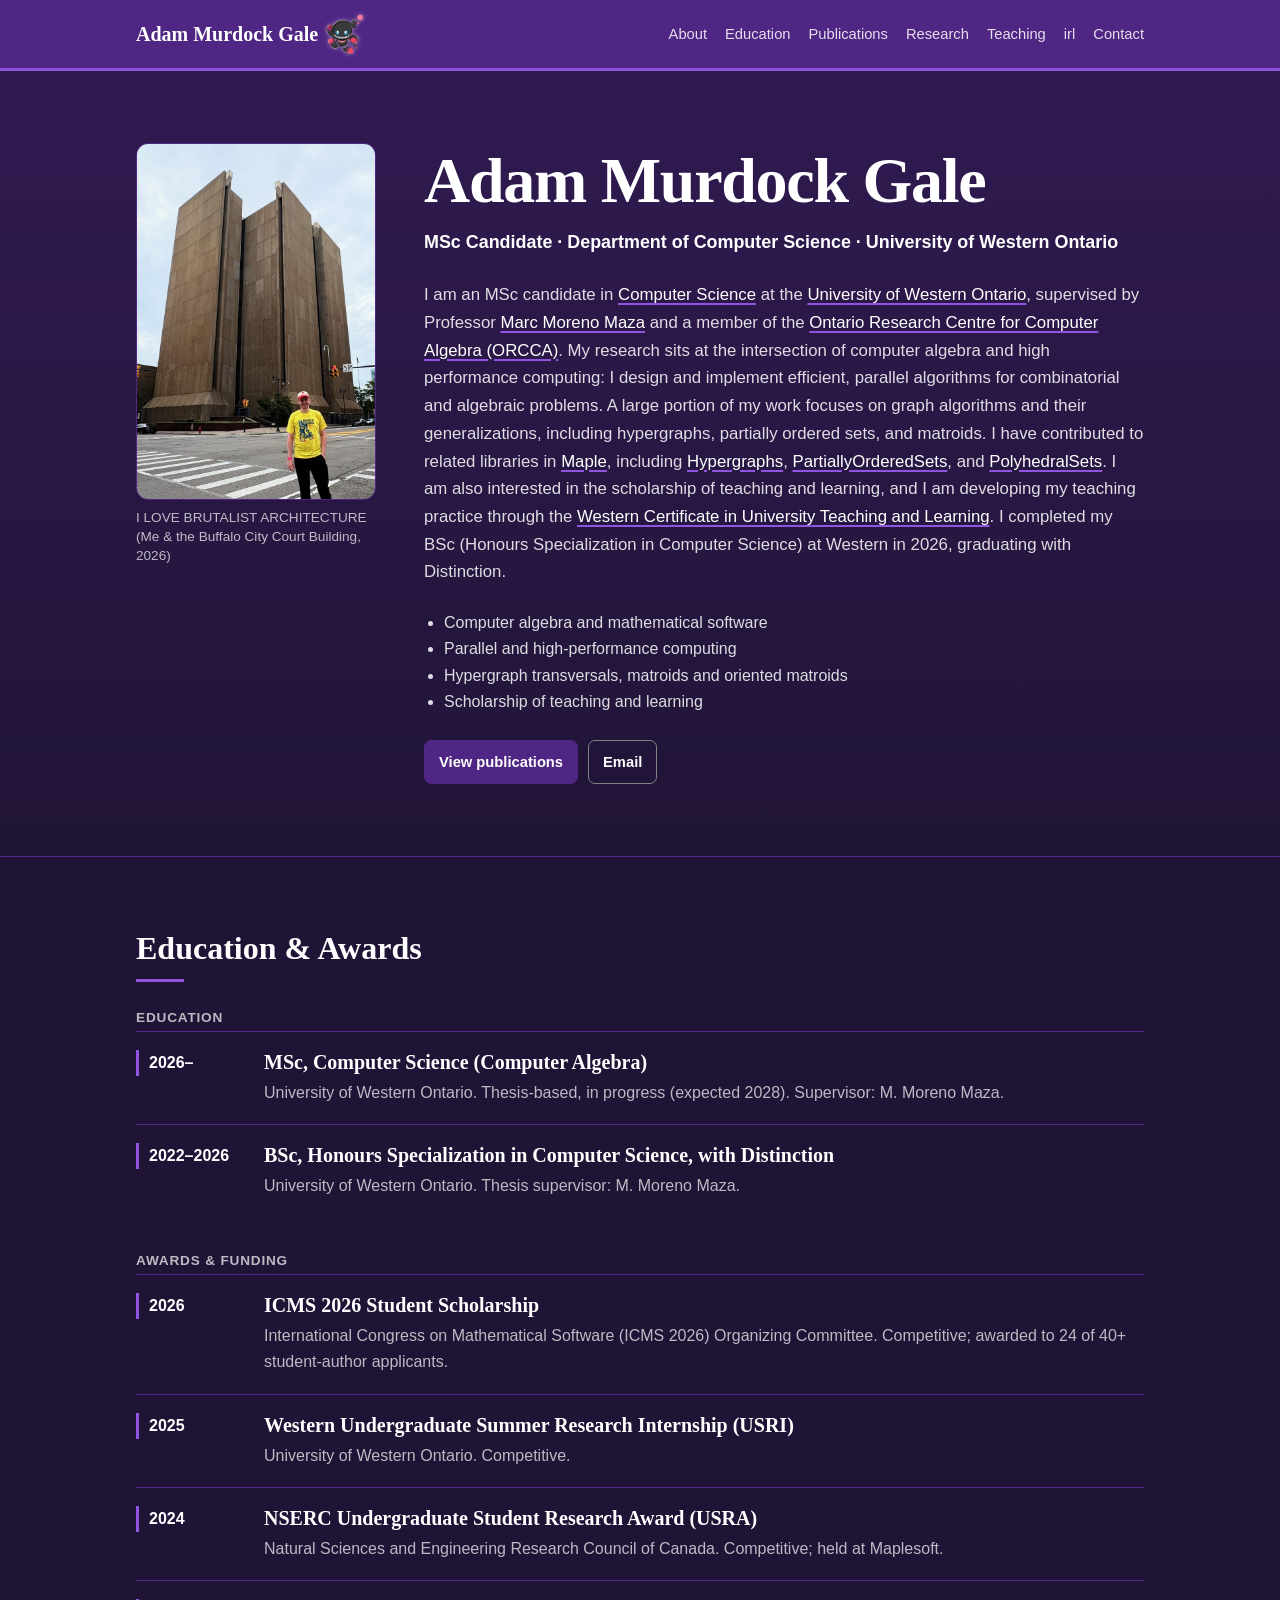
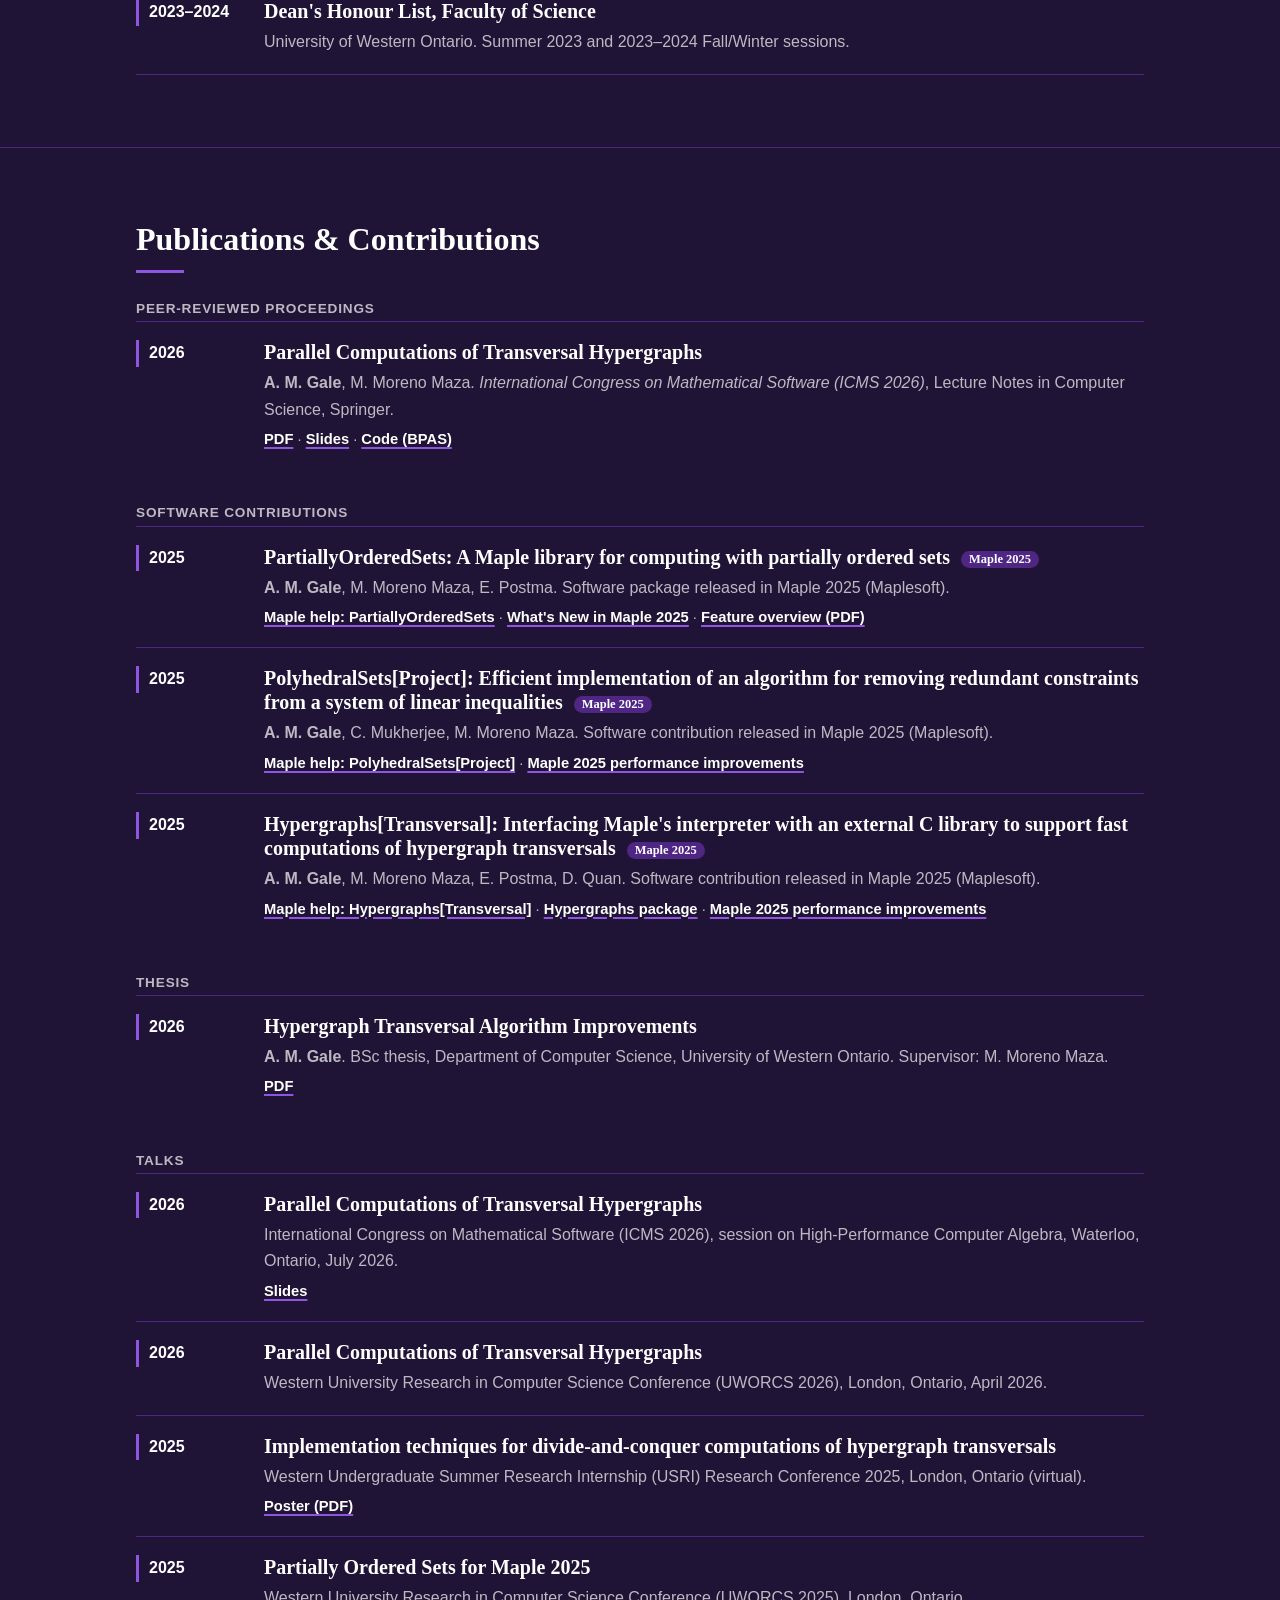
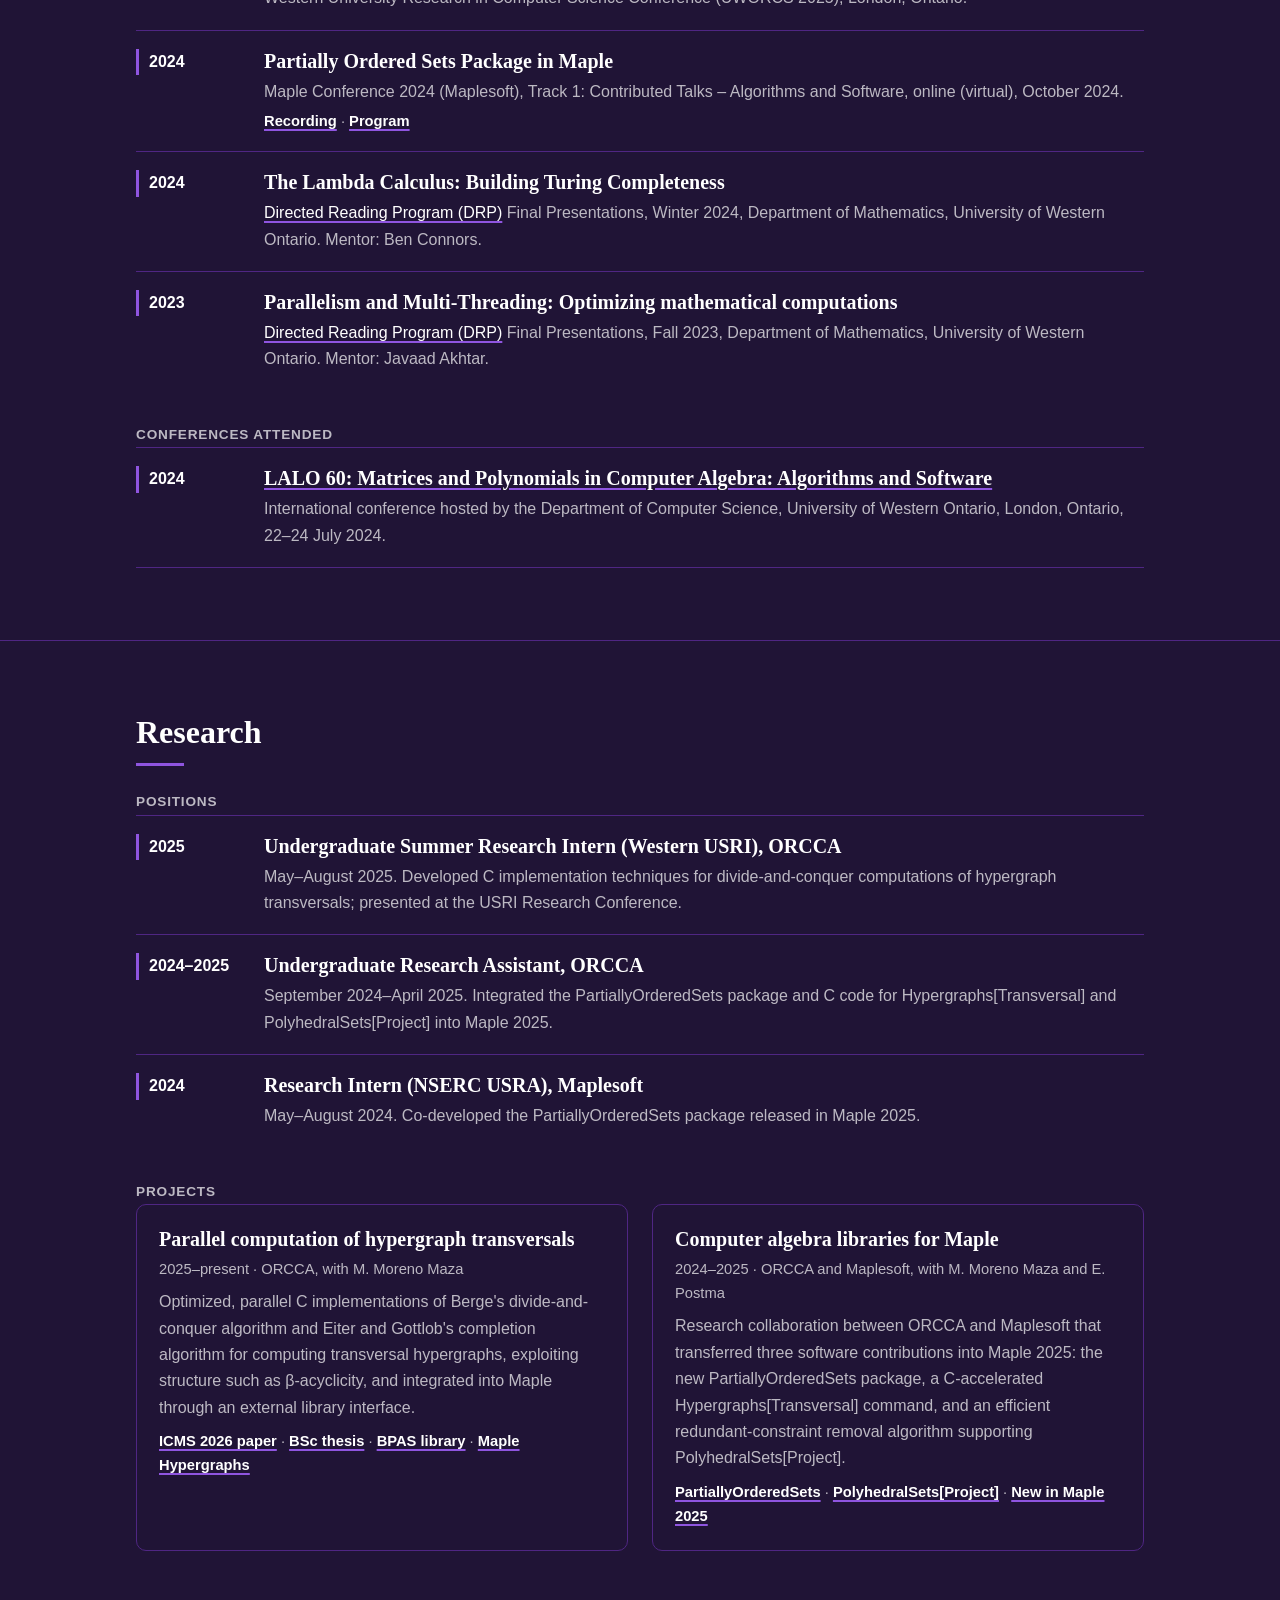
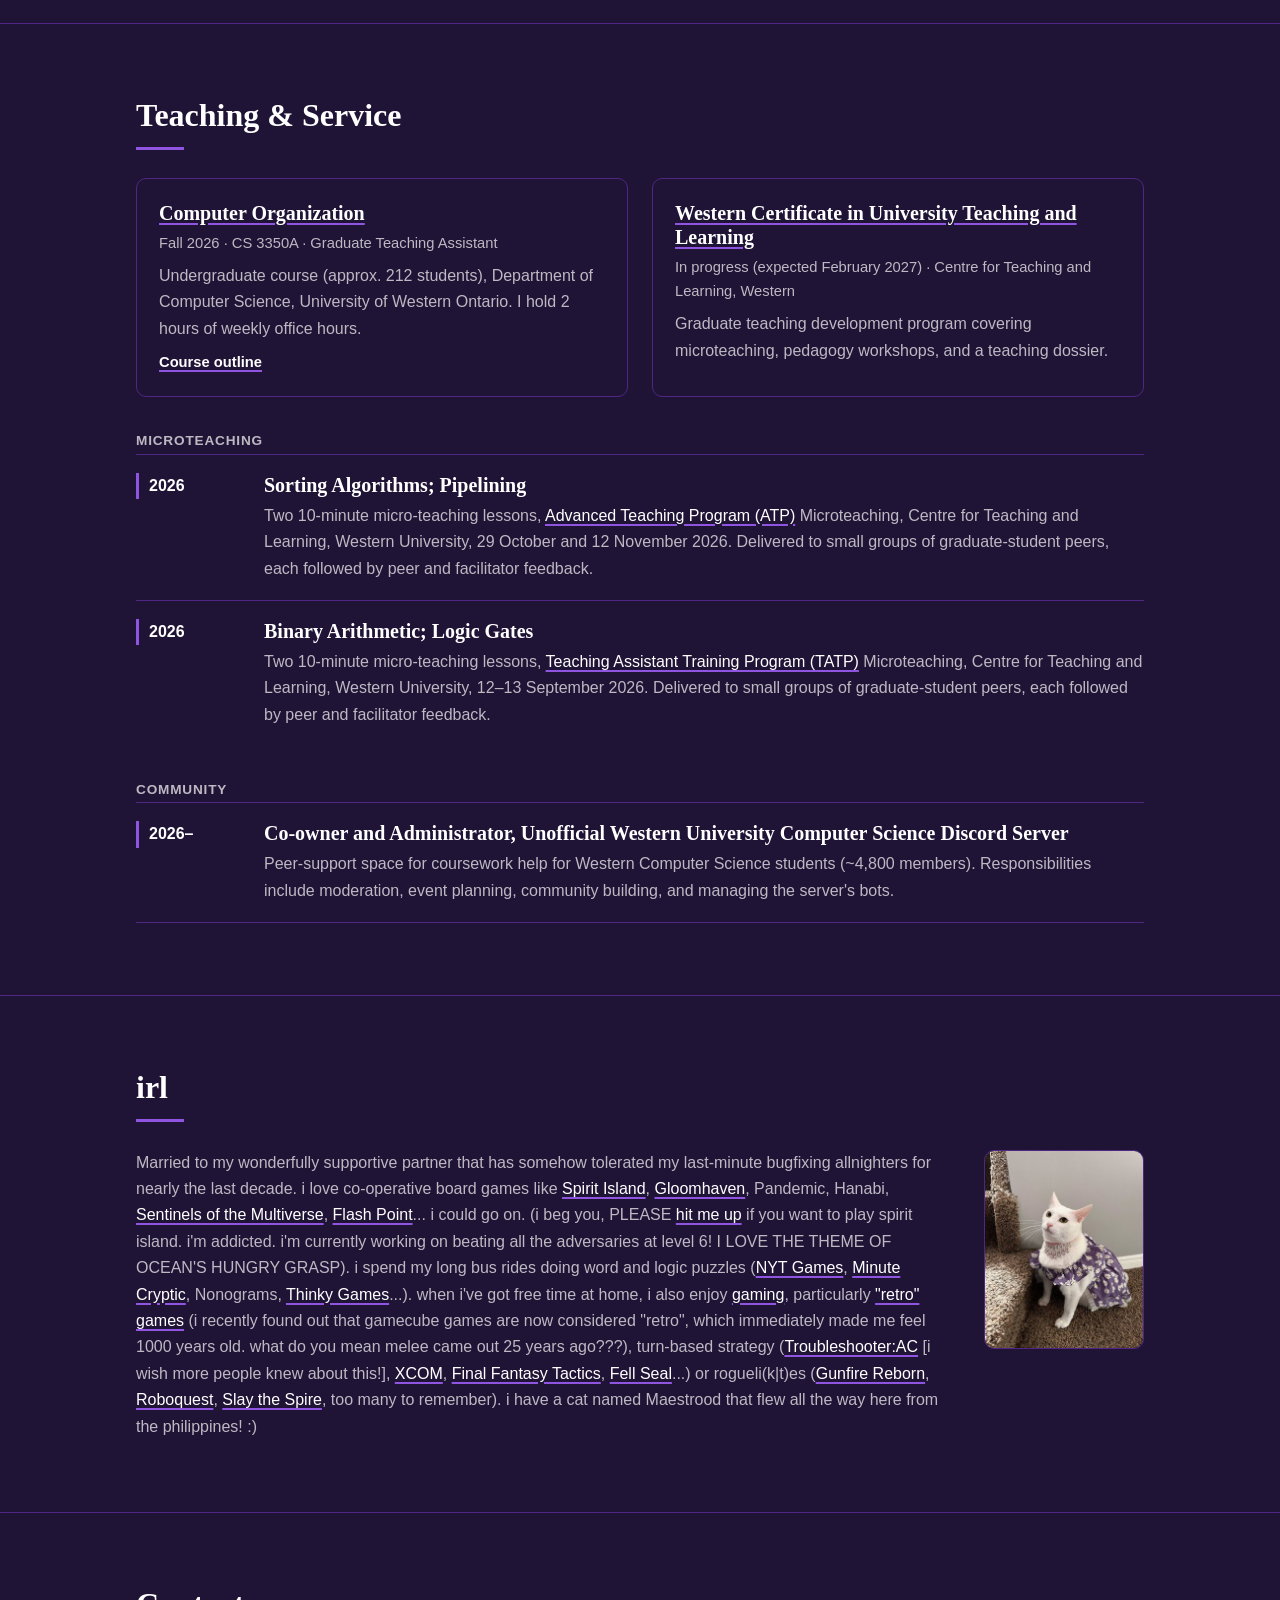
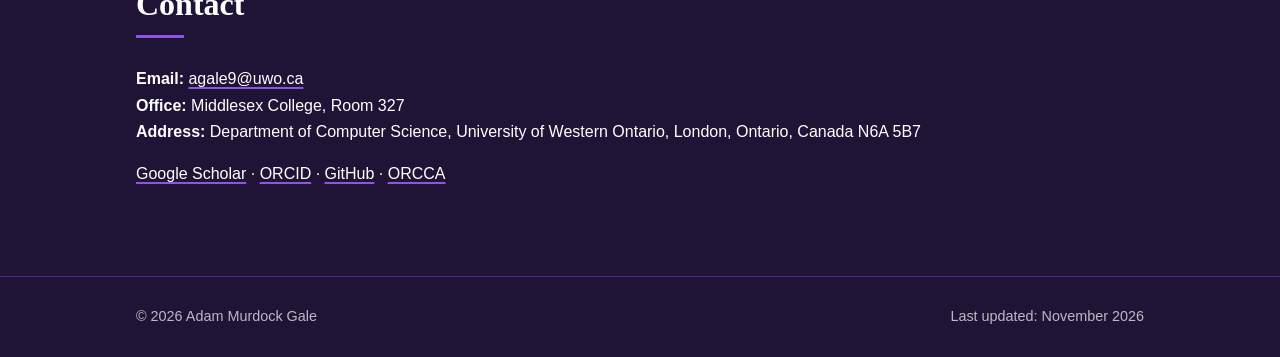
==== index.html @ e19f0b12 "Use one container width for all sections Co-Authored-By: Claude Opus 5.5 <noreply@anthropic.com>" ====
<!DOCTYPE html>
<html lang="en">
<head>
  <meta charset="UTF-8">
  <meta name="viewport" content="width=device-width, initial-scale=1.0">
  <meta name="description" content="Adam Murdock Gale — MSc candidate in Computer Science at the University of Western Ontario, working on computer algebra and high performance computing.">
  <title>Adam Murdock Gale — Academic Profile</title>
  <link rel="icon" href="favicon.ico" sizes="any">
  <link rel="icon" type="image/png" sizes="32x32" href="images/favicon-32.png">
  <link rel="apple-touch-icon" href="images/apple-touch-icon.png">
  <style>
    :root {
      color-scheme: dark;

      /* Western University brand colours
         https://brand.westernu.ca/visual-identity/colours.html */
      --western-purple: #4f2683;   /* primary */
      --white: #ffffff;            /* primary */
      --orchid: #8f55e0;           /* secondary */
      --deep-focus: #201436;       /* secondary */
      --grey: #818284;             /* secondary */
      --sky: #7deafb;              /* accent: small details only */

      /* How the site uses them */
      --paper: var(--deep-focus);              /* page background */
      --wash: #301a51;                         /* Western Purple at 35% over Deep Focus */
      --ink: var(--white);                     /* headings, primary text */
      --body-text: rgba(255, 255, 255, 0.85);  /* paragraphs */
      --muted: rgba(255, 255, 255, 0.70);      /* secondary text */
      --line: var(--western-purple);           /* dividers, card borders */
      --brand: var(--western-purple);          /* header bar, primary button, tags */
      --accent: var(--orchid);                 /* decoration only: underlines, rules (3.7:1 on Deep Focus, too low for small text) */
    }

    * { box-sizing: border-box; }

    html { scroll-behavior: smooth; }

    body {
      margin: 0;
      font-family: Inter, ui-sans-serif, -apple-system, BlinkMacSystemFont, "Segoe UI", sans-serif;
      color: var(--ink);
      background: var(--paper);
      line-height: 1.65;
    }

    a {
      color: var(--ink);
      text-decoration: underline;
      text-decoration-color: var(--accent);
      text-decoration-thickness: 2px;
      text-underline-offset: 3px;
    }
    a:hover { text-decoration-color: var(--sky); }

    .container {
      width: min(1008px, calc(100% - 40px)); /* one width for every section: 240px portrait + 48px gap + 720px text */
      margin: 0 auto;
    }

    header {
      position: sticky;
      top: 0;
      z-index: 10;
      background: var(--brand);
      border-bottom: 3px solid var(--accent);
    }

    nav {
      display: flex;
      align-items: center;
      justify-content: space-between;
      min-height: 68px;
      gap: 24px;
    }

    .brand {
      display: inline-flex;
      align-items: center;
      gap: 8px;
      color: var(--ink);
      text-decoration: none;
      font-family: Georgia, "Times New Roman", serif;
      font-size: 1.25rem;
      font-weight: 700;
    }

    .chao { height: 40px; width: auto; flex: none; filter: drop-shadow(0 0 2px rgba(236, 232, 243, 0.45)); }

    .nav-links {
      display: flex;
      flex-wrap: wrap;
      gap: 18px;
      font-size: 0.92rem;
    }

    .nav-links a { color: var(--body-text); text-decoration: none; }
    .nav-links a:hover { color: var(--ink); text-decoration: underline; text-decoration-color: var(--sky); }

    #about { background: linear-gradient(180deg, var(--wash), var(--paper)); }

    h2 { color: var(--ink); }

    h2::after {
      content: "";
      display: block;
      width: 48px;
      height: 3px;
      margin-top: 12px;
      background: var(--accent);
    }

    main { min-height: 70vh; }

    section {
      padding: 72px 0;
      border-bottom: 1px solid var(--line);
      scroll-margin-top: 84px;
    }

    .hero {
      display: grid;
      grid-template-columns: 240px 1fr;
      gap: 48px;
      align-items: start;
    }

    .portrait-figure { margin: 0; width: 240px; }

    .portrait-figure figcaption {
      margin-top: 8px;
      color: var(--muted);
      font-size: 0.85rem;
      line-height: 1.4;
    }

    .portrait {
      display: block;
      width: 240px;
      height: auto;
      object-fit: cover;
      border-radius: 12px;
      background: var(--wash);
      border: 1px solid var(--line);
    }

    .portrait-placeholder {
      display: grid;
      place-items: center;
      color: var(--western-purple);
      text-align: center;
      font-size: 0.9rem;
    }

    h1, h2, h3 {
      font-family: Georgia, "Times New Roman", serif;
      line-height: 1.2;
    }

    h1 {
      margin: 0 0 8px;
      font-size: clamp(2.2rem, 5vw, 4rem);
      letter-spacing: -0.02em;
    }

    h2 {
      margin: 0 0 28px;
      font-size: 2rem;
    }

    h3 {
      margin: 0 0 6px;
      font-size: 1.25rem;
    }

    .subtitle {
      color: var(--ink);
      font-size: 1.12rem;
      font-weight: 700;
    }

    .bio {
      max-width: 720px;
      margin: 24px 0;
      color: var(--body-text);
      font-size: 1.05rem;
    }

    .actions {
      display: flex;
      flex-wrap: wrap;
      gap: 10px;
      margin-top: 24px;
    }

    .button {
      display: inline-block;
      padding: 9px 14px;
      border: 1px solid var(--grey);
      border-radius: 7px;
      color: var(--ink);
      text-decoration: none;
      background: transparent;
      font-weight: 700;
      font-size: 0.92rem;
    }

    .button.primary {
      background: var(--brand);
      border-color: var(--brand);
      color: var(--white);
    }

    .button:hover { text-decoration: none; transform: translateY(-1px); border-color: var(--accent); }
    .button.primary:hover { background: var(--accent); border-color: var(--accent); }

    .links { font-size: 0.92rem; }
    .links a { font-weight: 600; }

    .personal { flex: 1; color: var(--muted); margin: 0; }

    .irl { display: flex; align-items: flex-start; gap: 32px; }

    .cat {
      display: block;
      flex: none;
      width: 160px;
      height: auto;
      border-radius: 10px;
      border: 1px solid var(--line);
    }

    .grid {
      display: grid;
      grid-template-columns: repeat(2, minmax(0, 1fr));
      gap: 24px;
    }

    .card {
      padding: 22px;
      border: 1px solid var(--line);
      border-radius: 10px;
      background: var(--paper);
    }

    .card p { margin: 8px 0 0; color: var(--muted); }

    .meta {
      color: var(--muted);
      font-size: 0.92rem;
    }

    .publication {
      display: grid;
      grid-template-columns: 110px 1fr;
      gap: 18px;
      padding: 18px 0;
      border-top: 1px solid var(--line);
    }

    .publication:last-child { border-bottom: 1px solid var(--line); }

    .year {
      align-self: start;
      padding-left: 10px;
      border-left: 3px solid var(--accent);
      color: var(--ink);
      font-weight: 800;
    }

    .publication p { margin: 4px 0 0; color: var(--muted); }

    .news-item {
      display: grid;
      grid-template-columns: 120px 1fr;
      gap: 20px;
      padding: 14px 0;
      border-top: 1px solid var(--line);
    }

    .news-item:last-child { border-bottom: 1px solid var(--line); }

    .news-date { color: var(--muted); }

    footer {
      padding: 28px 0;
      color: var(--muted);
      font-size: 0.9rem;
    }

    footer .container {
      display: flex;
      justify-content: space-between;
      gap: 20px;
    }

    h2 + h3.group, h3.group {
      margin: 36px 0 4px;
      color: var(--muted);
      font-family: Inter, ui-sans-serif, -apple-system, BlinkMacSystemFont, "Segoe UI", sans-serif;
      font-size: 0.85rem;
      font-weight: 700;
      letter-spacing: 0.06em;
      text-transform: uppercase;
    }

    h2 + h3.group { margin-top: 0; }

    .tag {
      display: inline-block;
      margin-left: 6px;
      padding: 1px 8px;
      border-radius: 999px;
      background: var(--brand);
      color: var(--white);
      font-size: 0.78rem;
      font-weight: 700;
      vertical-align: middle;
    }

    .interests { margin: 0; padding-left: 20px; color: var(--body-text); }

    @media (max-width: 760px) {
      nav { align-items: flex-start; padding: 14px 0; }
      .nav-links { justify-content: flex-end; gap: 10px 14px; }
      section { padding: 52px 0; }
      .hero { grid-template-columns: 1fr; gap: 28px; }
      .portrait-figure, .portrait { width: 180px; }
      .irl { flex-direction: column; gap: 20px; }
      .cat { width: 140px; }
      .grid { grid-template-columns: 1fr; }
      .publication, .news-item { grid-template-columns: 1fr; gap: 4px; }
      footer .container { flex-direction: column; }
    }
  </style>
</head>
<body>
  <header>
    <nav class="container" aria-label="Primary navigation">
      <a class="brand" href="#top">Adam Murdock Gale
        <img class="chao" src="images/dark-chao.png" alt="Dark chao" width="38" height="40">
      </a>
      <div class="nav-links">
        <a href="#about">About</a>
        <a href="#education">Education</a>
        <a href="#publications">Publications</a>
        <a href="#projects">Research</a>
        <a href="#teaching">Teaching</a>
        <a href="#irl">irl</a>
        <a href="#contact">Contact</a>
      </div>
    </nav>
  </header>

  <main id="top">
    <section id="about">
      <div class="container hero">
        <figure class="portrait-figure">
          <img class="portrait" src="images/portrait.jpg" alt="Adam Murdock Gale standing in front of the Buffalo City Court Building" width="240" height="358">
          <figcaption>I LOVE BRUTALIST ARCHITECTURE (Me &amp; the Buffalo City Court Building, 2026)</figcaption>
        </figure>
        <div>
          <h1>Adam Murdock Gale</h1>
          <div class="subtitle">MSc Candidate · Department of Computer Science · University of Western Ontario</div>
          <p class="bio">
            I am an MSc candidate in <a href="https://www.csd.uwo.ca/">Computer Science</a> at the
            <a href="https://www.uwo.ca/">University of Western Ontario</a>,
            supervised by Professor <a href="https://www.csd.uwo.ca/~mmorenom/">Marc Moreno Maza</a> and a member of the
            <a href="https://orcca.on.ca/">Ontario Research Centre for Computer Algebra (ORCCA)</a>.
            My research sits at the intersection of computer algebra and high performance computing:
            I design and implement efficient, parallel algorithms for combinatorial and algebraic
            problems. A large portion of my work focuses on graph algorithms and their generalizations,
            including hypergraphs, partially ordered sets, and matroids. I have contributed to related
            libraries in <a href="https://www.maplesoft.com/products/maple/">Maple</a>, including
            <a href="https://www.maplesoft.com/support/help/maple/view.aspx?path=Hypergraphs">Hypergraphs</a>,
            <a href="https://www.maplesoft.com/support/help/maple/view.aspx?path=PartiallyOrderedSets">PartiallyOrderedSets</a>, and
            <a href="https://www.maplesoft.com/support/help/maple/view.aspx?path=PolyhedralSets">PolyhedralSets</a>. I am also interested in the scholarship of
            teaching and learning, and I am developing my teaching practice through the
            <a href="https://teaching.uwo.ca/programming/graduate-students/wcutl/index.html">Western
            Certificate in University Teaching and Learning</a>. I completed my BSc (Honours Specialization in
            Computer Science) at Western in 2026, graduating with Distinction.
          </p>
          <ul class="interests">
            <li>Computer algebra and mathematical software</li>
            <li>Parallel and high-performance computing</li>
            <li>Hypergraph transversals, matroids and oriented matroids</li>
            <li>Scholarship of teaching and learning</li>
          </ul>
          <div class="actions">
            <a class="button primary" href="#publications">View publications</a>
            <!-- <a class="button" href="cv.pdf">Download CV</a> -->
            <a class="button" href="mailto:agale9+website@uwo.ca">Email</a>
          </div>
        </div>
      </div>
    </section>

    <section id="education">
      <div class="container">
        <h2>Education &amp; Awards</h2>

        <h3 class="group">Education</h3>
        <article class="publication">
          <div class="year">2026&ndash;</div>
          <div>
            <h3>MSc, Computer Science (Computer Algebra)</h3>
            <p>University of Western Ontario. Thesis-based, in progress (expected 2028). Supervisor: M. Moreno Maza.</p>
          </div>
        </article>
        <article class="publication">
          <div class="year">2022&ndash;2026</div>
          <div>
            <h3>BSc, Honours Specialization in Computer Science, with Distinction</h3>
            <p>University of Western Ontario. Thesis supervisor: M. Moreno Maza.</p>
          </div>
        </article>

        <h3 class="group">Awards &amp; funding</h3>
        <article class="publication">
          <div class="year">2026</div>
          <div>
            <h3>ICMS 2026 Student Scholarship</h3>
            <p>International Congress on Mathematical Software (ICMS 2026) Organizing Committee. Competitive; awarded to 24 of 40+ student-author applicants.</p>
          </div>
        </article>
        <article class="publication">
          <div class="year">2025</div>
          <div>
            <h3>Western Undergraduate Summer Research Internship (USRI)</h3>
            <p>University of Western Ontario. Competitive.</p>
          </div>
        </article>
        <article class="publication">
          <div class="year">2024</div>
          <div>
            <h3>NSERC Undergraduate Student Research Award (USRA)</h3>
            <p>Natural Sciences and Engineering Research Council of Canada. Competitive; held at Maplesoft.</p>
          </div>
        </article>
        <article class="publication">
          <div class="year">2023&ndash;2024</div>
          <div>
            <h3>Dean's Honour List, Faculty of Science</h3>
            <p>University of Western Ontario. Summer 2023 and 2023&ndash;2024 Fall/Winter sessions.</p>
          </div>
        </article>
      </div>
    </section>

    <section id="publications">
      <div class="container">
        <h2>Publications &amp; Contributions</h2>

        <h3 class="group">Peer-reviewed proceedings</h3>
        <article class="publication">
          <div class="year">2026</div>
          <div>
            <h3>Parallel Computations of Transversal Hypergraphs</h3>
            <p><strong>A. M. Gale</strong>, M. Moreno Maza. <em>International Congress on Mathematical Software (ICMS 2026)</em>, Lecture Notes in Computer Science, Springer.</p>
            <p class="links"><a href="https://icms-conference.org/2026/papers/paper63/main.pdf">PDF</a> · <a href="papers/Gale_ICMS_2026_Slides.pdf">Slides</a> · <a href="https://www.bpaslib.org/">Code (BPAS)</a></p>
          </div>
        </article>

        <h3 class="group">Software contributions</h3>
        <article class="publication">
          <div class="year">2025</div>
          <div>
            <h3>PartiallyOrderedSets: A Maple library for computing with partially ordered sets <span class="tag">Maple 2025</span></h3>
            <p><strong>A. M. Gale</strong>, M. Moreno Maza, E. Postma. Software package released in Maple 2025 (Maplesoft).</p>
            <p class="links"><a href="https://www.maplesoft.com/support/help/maple/view.aspx?path=PartiallyOrderedSets">Maple help: PartiallyOrderedSets</a> · <a href="https://www.maplesoft.com/support/help/maple/view.aspx?path=updates/Maple2025/AdvancedMath#bkmrk0">What's New in Maple 2025</a> · <a href="https://www.maplesoft.com/products/maple/new_features/Maple2025/PDFs/Maple2025-AdvancedMath.pdf">Feature overview (PDF)</a></p>
          </div>
        </article>
        <article class="publication">
          <div class="year">2025</div>
          <div>
            <h3>PolyhedralSets[Project]: Efficient implementation of an algorithm for removing redundant constraints from a system of linear inequalities <span class="tag">Maple 2025</span></h3>
            <p><strong>A. M. Gale</strong>, C. Mukherjee, M. Moreno Maza. Software contribution released in Maple 2025 (Maplesoft).</p>
            <p class="links"><a href="https://www.maplesoft.com/support/help/maple/view.aspx?path=PolyhedralSets/Project">Maple help: PolyhedralSets[Project]</a> · <a href="https://www.maplesoft.com/products/maple/new_features/maple2025/#collapse12">Maple 2025 performance improvements</a></p>
          </div>
        </article>
        <article class="publication">
          <div class="year">2025</div>
          <div>
            <h3>Hypergraphs[Transversal]: Interfacing Maple's interpreter with an external C library to support fast computations of hypergraph transversals <span class="tag">Maple 2025</span></h3>
            <p><strong>A. M. Gale</strong>, M. Moreno Maza, E. Postma, D. Quan. Software contribution released in Maple 2025 (Maplesoft).</p>
            <p class="links"><a href="https://www.maplesoft.com/support/help/maple/view.aspx?path=Hypergraphs/Transversal">Maple help: Hypergraphs[Transversal]</a> · <a href="https://www.maplesoft.com/support/help/maple/view.aspx?path=Hypergraphs">Hypergraphs package</a> · <a href="https://www.maplesoft.com/products/maple/new_features/maple2025/#collapse12">Maple 2025 performance improvements</a></p>
          </div>
        </article>

        <h3 class="group">Thesis</h3>
        <article class="publication">
          <div class="year">2026</div>
          <div>
            <h3>Hypergraph Transversal Algorithm Improvements</h3>
            <p><strong>A. M. Gale</strong>. BSc thesis, Department of Computer Science, University of Western Ontario. Supervisor: M. Moreno Maza.</p>
            <p class="links"><a href="papers/Gale_BSc_Thesis_2026.pdf">PDF</a></p>
          </div>
        </article>

        <h3 class="group">Talks</h3>
        <article class="publication">
          <div class="year">2026</div>
          <div>
            <h3>Parallel Computations of Transversal Hypergraphs</h3>
            <p>International Congress on Mathematical Software (ICMS 2026), session on High-Performance Computer Algebra, Waterloo, Ontario, July 2026.</p>
            <p class="links"><a href="papers/Gale_ICMS_2026_Slides.pdf">Slides</a></p>
          </div>
        </article>
        <article class="publication">
          <div class="year">2026</div>
          <div>
            <h3>Parallel Computations of Transversal Hypergraphs</h3>
            <p>Western University Research in Computer Science Conference (UWORCS 2026), London, Ontario, April 2026.</p>
          </div>
        </article>
        <article class="publication">
          <div class="year">2025</div>
          <div>
            <h3>Implementation techniques for divide-and-conquer computations of hypergraph transversals</h3>
            <p>Western Undergraduate Summer Research Internship (USRI) Research Conference 2025, London, Ontario (virtual).</p>
            <p class="links"><a href="papers/Gale_USRI_2025_Poster.pdf">Poster (PDF)</a></p>
          </div>
        </article>
        <article class="publication">
          <div class="year">2025</div>
          <div>
            <h3>Partially Ordered Sets for Maple 2025</h3>
            <p>Western University Research in Computer Science Conference (UWORCS 2025), London, Ontario.</p>
          </div>
        </article>
        <article class="publication">
          <div class="year">2024</div>
          <div>
            <h3>Partially Ordered Sets Package in Maple</h3>
            <p>Maple Conference 2024 (Maplesoft), Track 1: Contributed Talks &ndash; Algorithms and Software, online (virtual), October 2024.</p>
            <p class="links"><a href="https://www.youtube.com/watch?v=6rPmoKFoSDk&amp;list=PLlcD7K2JXjTBMZjtUhEOtF2hUIQ_5LGUR&amp;index=5">Recording</a> · <a href="https://www.maplesoft.com/mapleconference/2024/full-program.aspx">Program</a></p>
          </div>
        </article>
        <article class="publication">
          <div class="year">2024</div>
          <div>
            <h3>The Lambda Calculus: Building Turing Completeness</h3>
            <p><a href="https://www.math.uwo.ca/undergraduate/current_students/directed_reading_program.html">Directed Reading Program (DRP)</a> Final Presentations, Winter 2024, Department of Mathematics, University of Western Ontario. Mentor: Ben Connors.</p>
          </div>
        </article>
        <article class="publication">
          <div class="year">2023</div>
          <div>
            <h3>Parallelism and Multi-Threading: Optimizing mathematical computations</h3>
            <p><a href="https://www.math.uwo.ca/undergraduate/current_students/directed_reading_program.html">Directed Reading Program (DRP)</a> Final Presentations, Fall 2023, Department of Mathematics, University of Western Ontario. Mentor: Javaad Akhtar.</p>
          </div>
        </article>

        <h3 class="group">Conferences attended</h3>
        <article class="publication">
          <div class="year">2024</div>
          <div>
            <h3><a href="https://www.orcca.on.ca/conferences/lalo60/Lalo60.html">LALO 60: Matrices and Polynomials in Computer Algebra: Algorithms and Software</a></h3>
            <p>International conference hosted by the Department of Computer Science, University of Western Ontario, London, Ontario, 22&ndash;24 July 2024.</p>
          </div>
        </article>
      </div>
    </section>

    <section id="projects">
      <div class="container">
        <h2>Research</h2>

        <h3 class="group">Positions</h3>
        <article class="publication">
          <div class="year">2025</div>
          <div>
            <h3>Undergraduate Summer Research Intern (Western USRI), ORCCA</h3>
            <p>May&ndash;August 2025. Developed C implementation techniques for divide-and-conquer computations of hypergraph transversals; presented at the USRI Research Conference.</p>
          </div>
        </article>
        <article class="publication">
          <div class="year">2024&ndash;2025</div>
          <div>
            <h3>Undergraduate Research Assistant, ORCCA</h3>
            <p>September 2024&ndash;April 2025. Integrated the PartiallyOrderedSets package and C code for Hypergraphs[Transversal] and PolyhedralSets[Project] into Maple 2025.</p>
          </div>
        </article>
        <article class="publication">
          <div class="year">2024</div>
          <div>
            <h3>Research Intern (NSERC USRA), Maplesoft</h3>
            <p>May&ndash;August 2024. Co-developed the PartiallyOrderedSets package released in Maple 2025.</p>
          </div>
        </article>

        <h3 class="group">Projects</h3>
        <div class="grid">
          <article class="card">
            <h3>Parallel computation of hypergraph transversals</h3>
            <div class="meta">2025–present · ORCCA, with M. Moreno Maza</div>
            <p>Optimized, parallel C implementations of Berge's divide-and-conquer algorithm and
              Eiter and Gottlob's completion algorithm for computing transversal hypergraphs,
              exploiting structure such as &beta;-acyclicity, and integrated into Maple through
              an external library interface.</p>
            <p class="links"><a href="https://icms-conference.org/2026/papers/paper63/main.pdf">ICMS 2026 paper</a> · <a href="papers/Gale_BSc_Thesis_2026.pdf">BSc thesis</a> · <a href="https://www.bpaslib.org/">BPAS library</a> · <a href="https://www.maplesoft.com/support/help/maple/view.aspx?path=Hypergraphs">Maple Hypergraphs</a></p>
          </article>
          <article class="card">
            <h3>Computer algebra libraries for Maple</h3>
            <div class="meta">2024–2025 · ORCCA and Maplesoft, with M. Moreno Maza and E. Postma</div>
            <p>Research collaboration between ORCCA and Maplesoft that transferred three software
              contributions into Maple 2025: the new PartiallyOrderedSets package, a C-accelerated
              Hypergraphs[Transversal] command, and an efficient redundant-constraint removal
              algorithm supporting PolyhedralSets[Project].</p>
            <p class="links"><a href="https://www.maplesoft.com/support/help/maple/view.aspx?path=PartiallyOrderedSets">PartiallyOrderedSets</a> · <a href="https://www.maplesoft.com/support/help/maple/view.aspx?path=PolyhedralSets/Project">PolyhedralSets[Project]</a> · <a href="https://www.maplesoft.com/products/maple/new_features/maple2025/">New in Maple 2025</a></p>
          </article>
        </div>
      </div>
    </section>

    <section id="teaching">
      <div class="container">
        <h2>Teaching &amp; Service</h2>
        <div class="grid">
          <article class="card">
            <h3><a href="other/CS3350-Outline-Fall-2026.html">Computer Organization</a></h3>
            <div class="meta">Fall 2026 · CS 3350A · Graduate Teaching Assistant</div>
            <p>Undergraduate course (approx. 212 students), Department of Computer Science, University of Western Ontario. I hold 2 hours of weekly office hours.</p>
            <p class="links"><a href="other/CS3350-Outline-Fall-2026.html">Course outline</a></p>
          </article>
          <article class="card">
            <h3><a href="https://teaching.uwo.ca/programming/graduate-students/wcutl/index.html">Western Certificate in University Teaching and Learning</a></h3>
            <div class="meta">In progress (expected February 2027) · Centre for Teaching and Learning, Western</div>
            <p>Graduate teaching development program covering microteaching, pedagogy workshops,
              and a teaching dossier.</p>
          </article>
        </div>

        <h3 class="group">Microteaching</h3>
        <article class="publication">
          <div class="year">2026</div>
          <div>
            <h3>Sorting Algorithms; Pipelining</h3>
            <p>Two 10-minute micro-teaching lessons, <a href="https://teaching.uwo.ca/programming/graduate-students/wcutl/microteaching-programs.html">Advanced Teaching Program (ATP)</a> Microteaching, Centre for Teaching and Learning, Western University, 29 October and 12 November 2026. Delivered to small groups of graduate-student peers, each followed by peer and facilitator feedback.</p>
          </div>
        </article>
        <article class="publication">
          <div class="year">2026</div>
          <div>
            <h3>Binary Arithmetic; Logic Gates</h3>
            <p>Two 10-minute micro-teaching lessons, <a href="https://teaching.uwo.ca/programming/graduate-students/wcutl/microteaching-programs.html">Teaching Assistant Training Program (TATP)</a> Microteaching, Centre for Teaching and Learning, Western University, 12&ndash;13 September 2026. Delivered to small groups of graduate-student peers, each followed by peer and facilitator feedback.</p>
          </div>
        </article>

        <h3 class="group">Community</h3>
        <article class="publication">
          <div class="year">2026&ndash;</div>
          <div>
            <h3>Co-owner and Administrator, Unofficial Western University Computer Science Discord Server</h3>
            <p>Peer-support space for coursework help for Western Computer Science students (~4,800 members). Responsibilities include moderation, event planning, community building, and managing the server's bots.</p>
          </div>
        </article>
      </div>
    </section>

    <section id="irl">
      <div class="container">
        <h2>irl</h2>
        <div class="irl">
        <p class="personal">Married to my wonderfully supportive partner that has somehow tolerated my last-minute bugfixing allnighters for nearly the last decade. i love co-operative board games like <a href="https://store.steampowered.com/app/1236720/">Spirit Island</a>, <a href="https://store.steampowered.com/app/780290/">Gloomhaven</a>, Pandemic, Hanabi, <a href="https://store.steampowered.com/app/337150/">Sentinels of the Multiverse</a>, <a href="https://store.steampowered.com/app/654220/">Flash Point</a>... i could go on. (i beg you, PLEASE <a href="mailto:agale9+website@uwo.ca">hit me up</a> if you want to play spirit island. i'm addicted. i'm currently working on beating all the adversaries at level 6! I LOVE THE THEME OF OCEAN'S HUNGRY GRASP). i spend my long bus rides doing word and logic puzzles (<a href="https://www.nytimes.com/crosswords">NYT Games</a>, <a href="https://www.minutecryptic.com/">Minute Cryptic</a>, Nonograms, <a href="https://thinkygames.com/">Thinky Games</a>...). when i've got free time at home, i also enjoy <a href="https://steamcommunity.com/id/maestrood">gaming</a>, particularly <a href="https://retroachievements.org/user/maestrood">"retro" games</a> (i recently found out that gamecube games are now considered "retro", which immediately made me feel 1000 years old. what do you mean melee came out 25 years ago???), turn-based strategy (<a href="https://store.steampowered.com/app/470310/">Troubleshooter:AC</a> [i wish more people knew about this!], <a href="https://store.steampowered.com/franchise/XCOM">XCOM</a>, <a href="https://store.steampowered.com/app/1004640/">Final Fantasy Tactics</a>, <a href="https://store.steampowered.com/app/699170/">Fell Seal</a>...) or rogueli(k|t)es (<a href="https://store.steampowered.com/app/1217060/">Gunfire Reborn</a>, <a href="https://store.steampowered.com/app/692890/">Roboquest</a>, <a href="https://store.steampowered.com/app/646570/">Slay the Spire</a>, too many to remember). i have a cat named Maestrood that flew all the way here from the philippines! :)</p>
        <img class="cat" src="images/cat-small.jpg" alt="Maestrood the cat wearing a purple daisy dress and a jewelled collar" width="160" height="200">
        </div>
      </div>
    </section>

    <!-- News section hidden until there are items to add.
    <section id="news">
      <div class="container">
        <h2>News</h2>
        <div class="news-item">
          <div class="news-date">Month Year</div>
          <div>Update text.</div>
        </div>
      </div>
    </section>
    -->

    <section id="contact">
      <div class="container">
        <h2>Contact</h2>
        <p>
          <strong>Email:</strong> <a href="mailto:agale9+website@uwo.ca">agale9@uwo.ca</a><br>
          <strong>Office:</strong> Middlesex College, Room 327<br>
          <strong>Address:</strong> Department of Computer Science, University of Western Ontario, London, Ontario, Canada N6A 5B7
        </p>
        <p>
          <a href="https://scholar.google.ca/citations?user=vX6r0oEAAAAJ">Google Scholar</a> ·
          <a href="https://orcid.org/0009-0008-1850-6006">ORCID</a> ·
          <a href="https://github.com/MaestroOD">GitHub</a> ·
          <a href="https://orcca.on.ca/">ORCCA</a>
        </p>
      </div>
    </section>
  </main>

  <footer>
    <div class="container">
      <span>© <span id="year">2026</span> Adam Murdock Gale</span>
      <span>Last updated: November 2026</span>
    </div>
  </footer>

  <script>
    document.getElementById("year").textContent = new Date().getFullYear();
  </script>
</body>
</html>
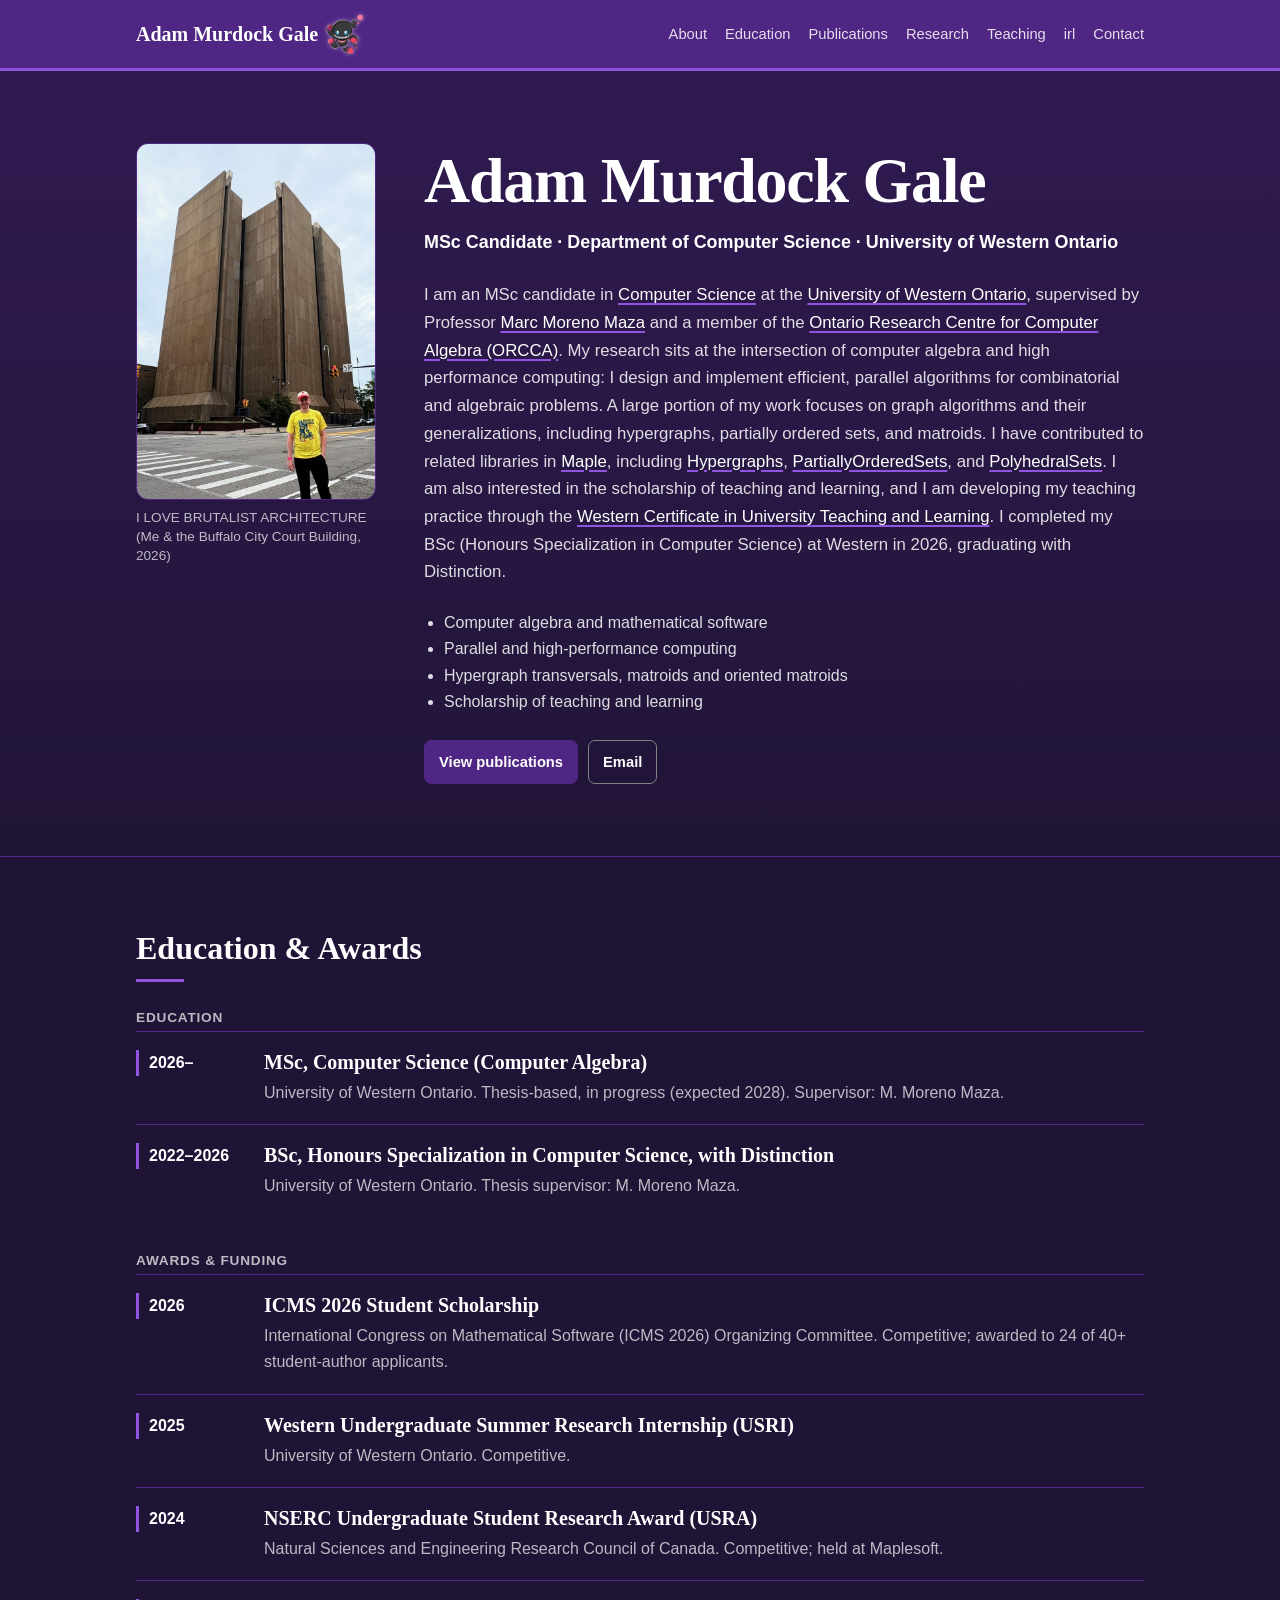
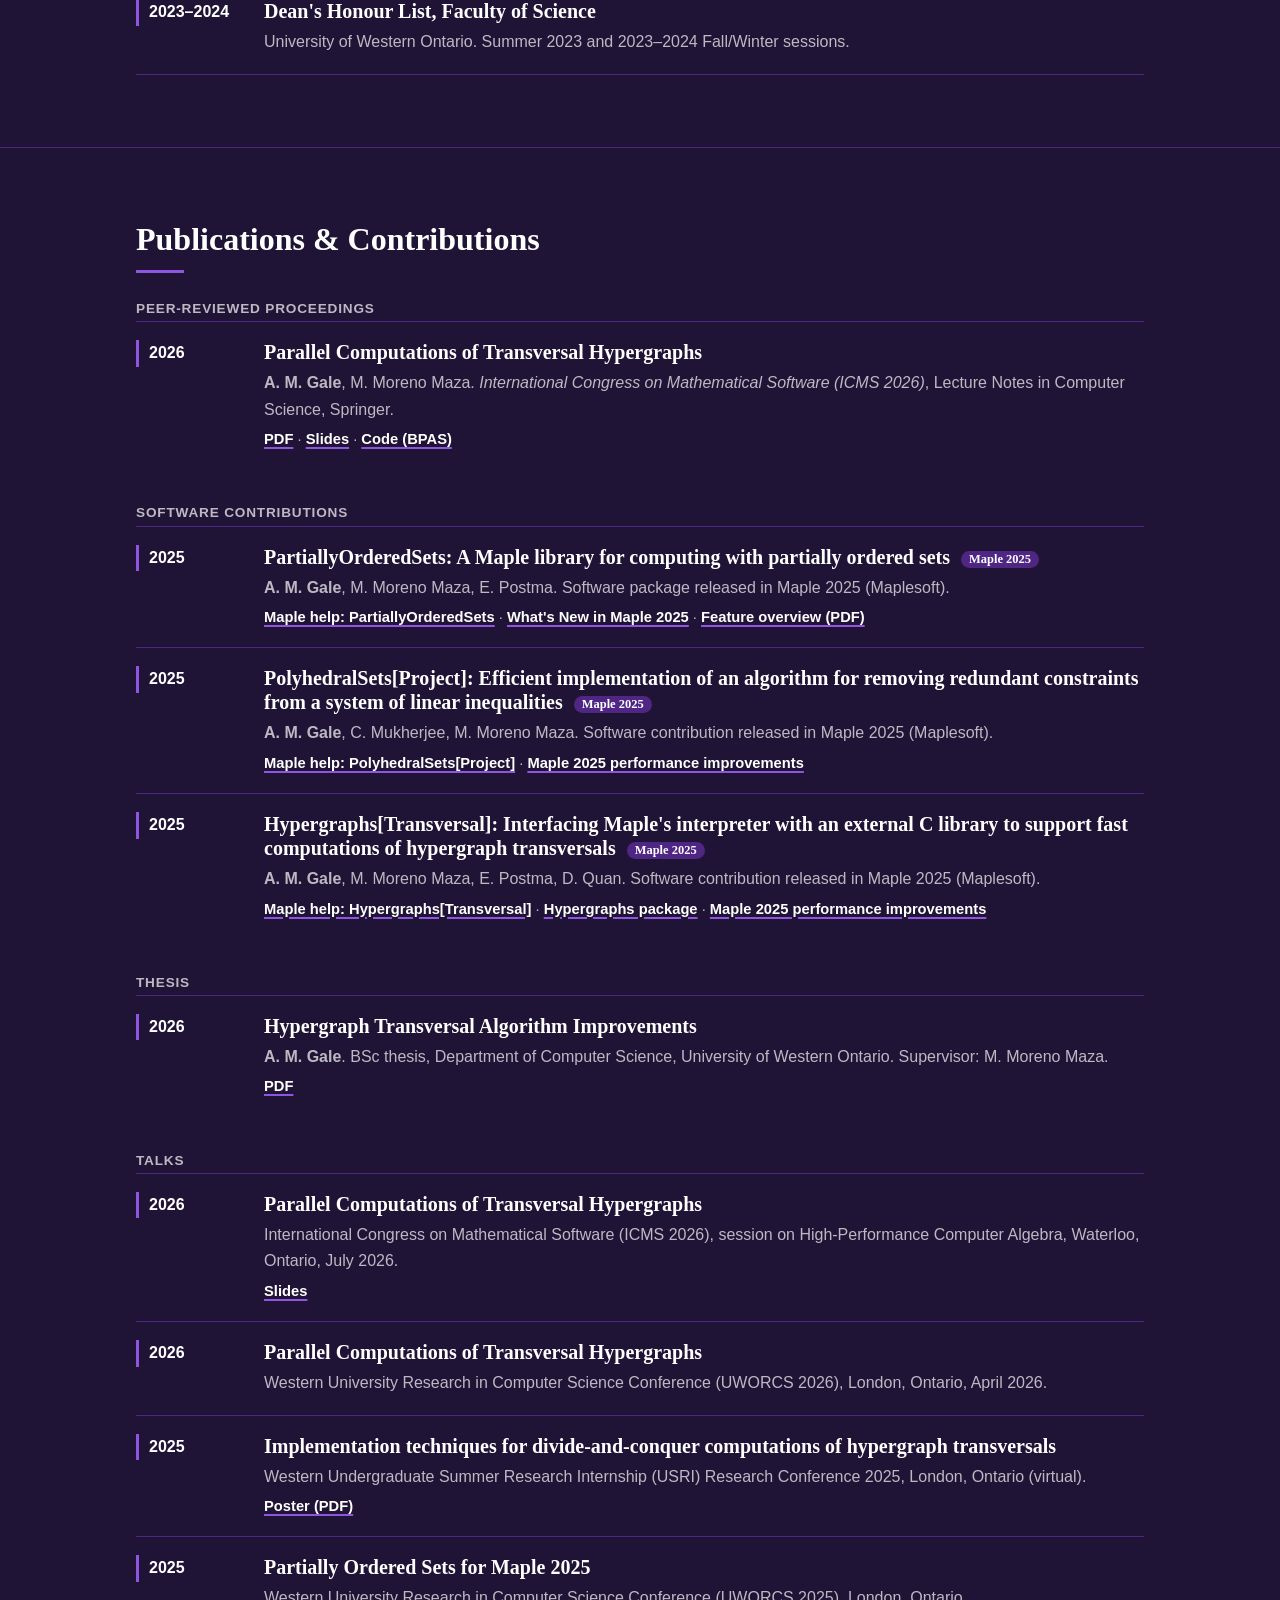
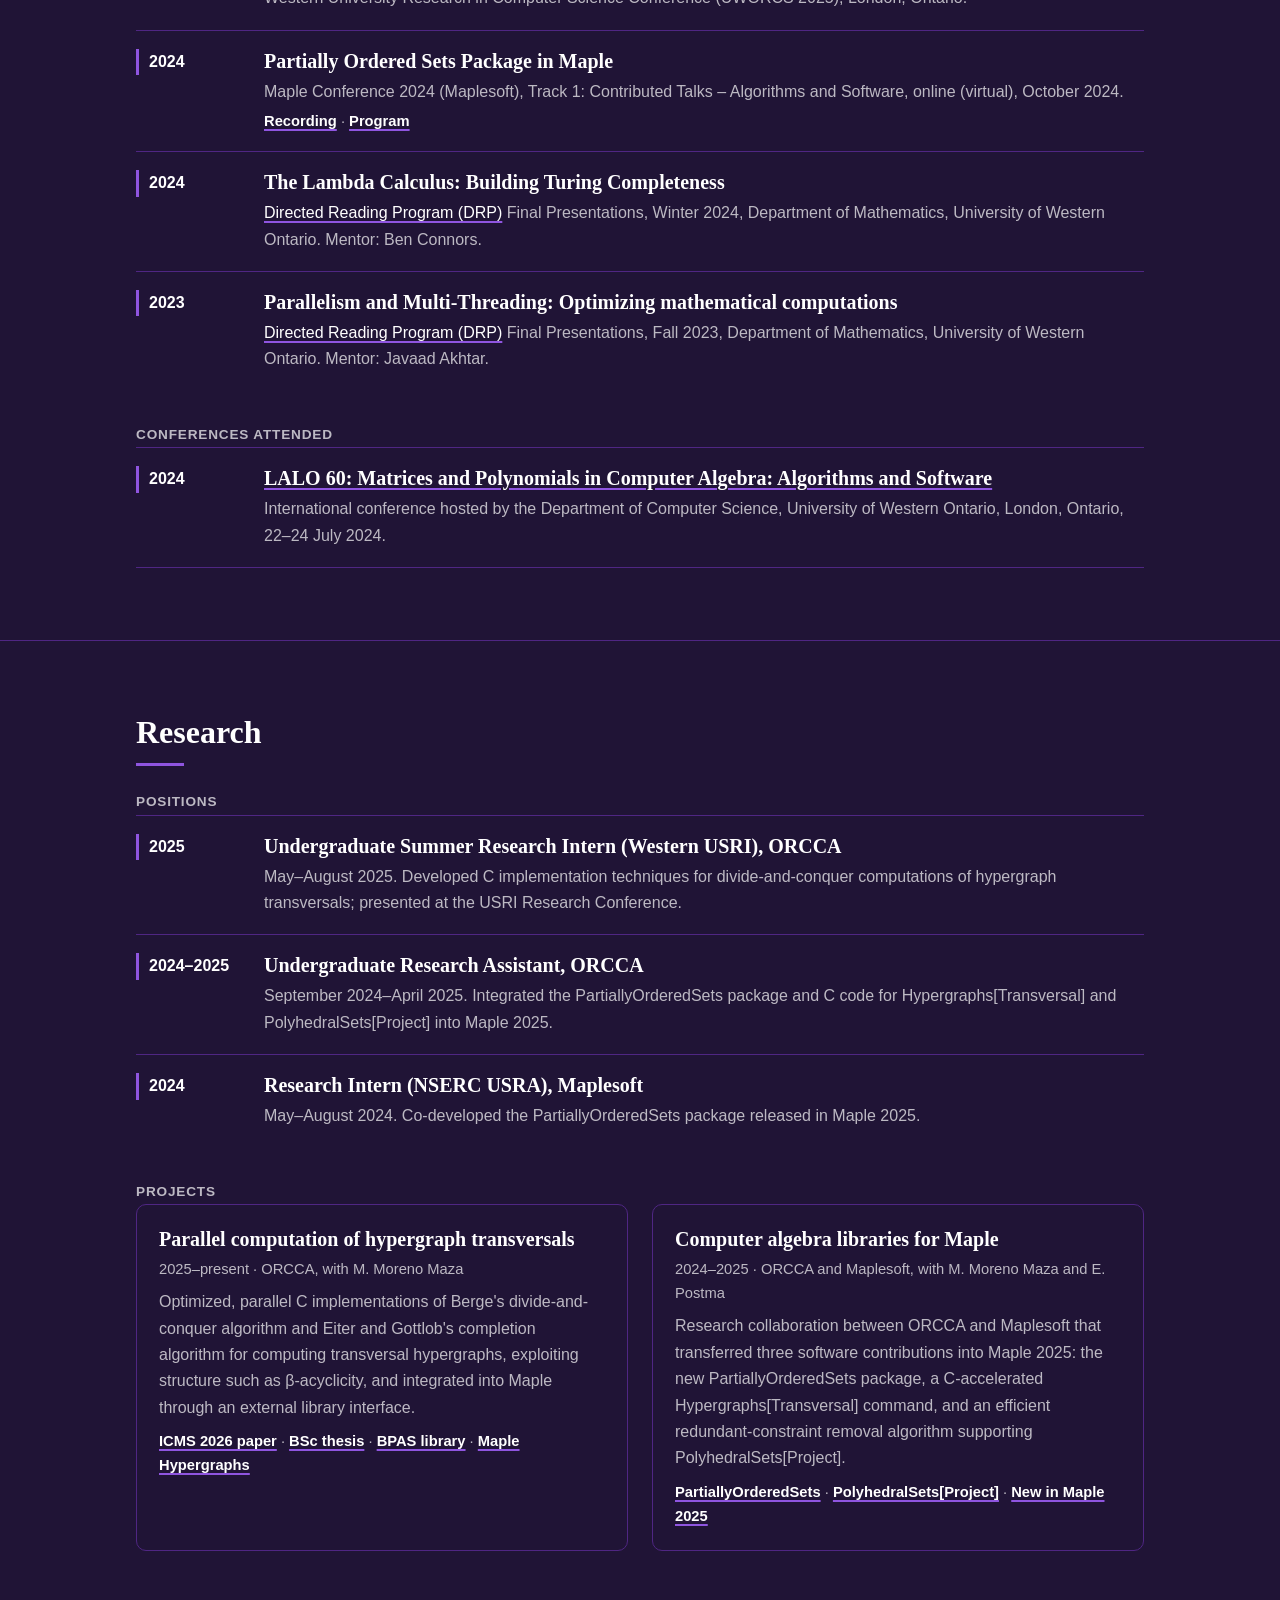
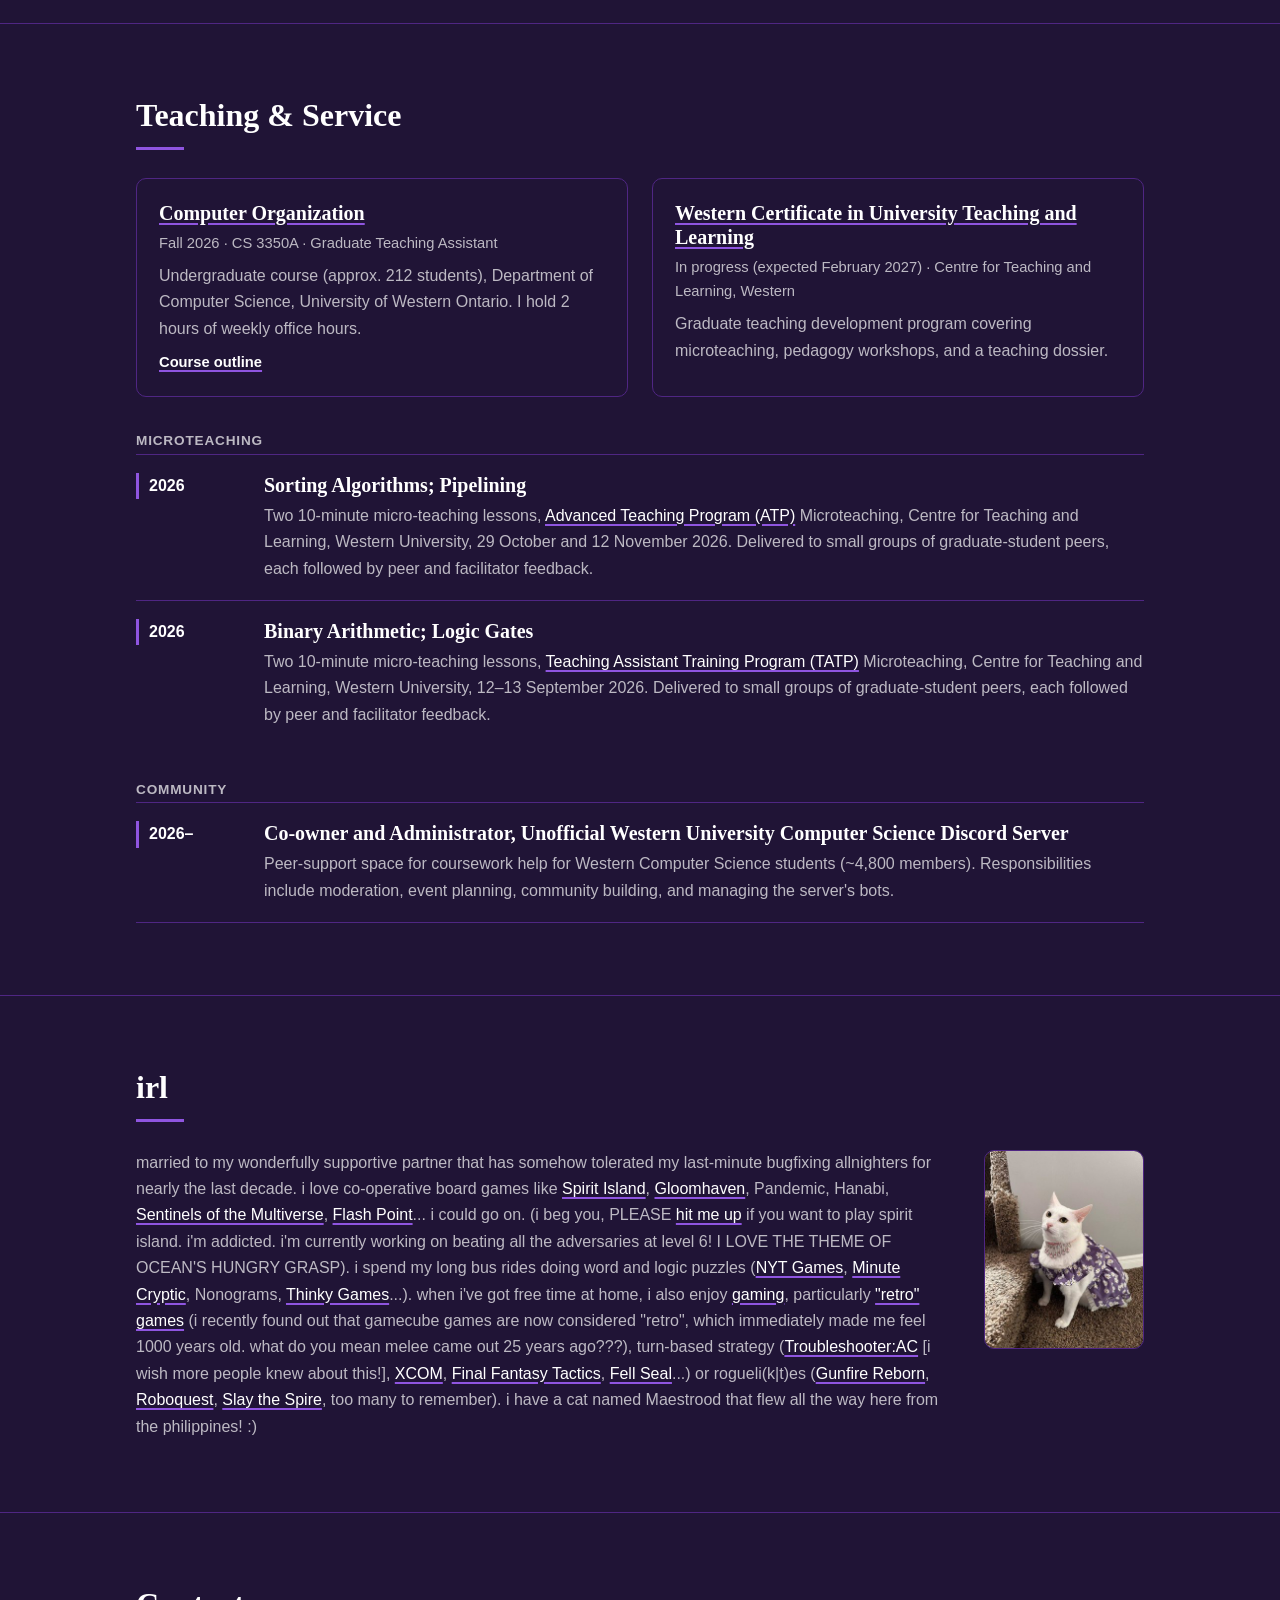
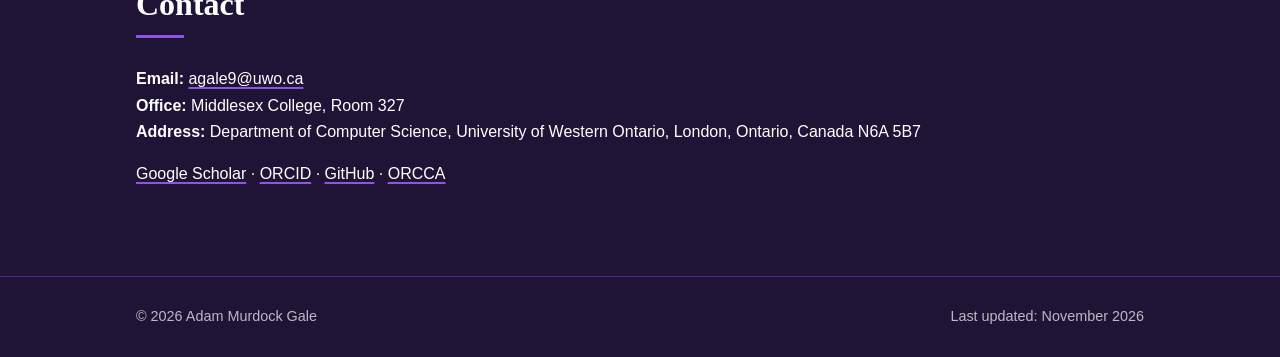
==== commit 1a59c2ad: "Lowercase irl blurb opening Co-Authored-By: Claude Opus 5.5 <noreply@anthropic.com>" ====
--- a/index.html
+++ b/index.html
@@ -357,7 +357,7 @@
       <div class="container hero">
         <figure class="portrait-figure">
           <img class="portrait" src="images/portrait.jpg" alt="Adam Murdock Gale standing in front of the Buffalo City Court Building" width="240" height="358">
-          <figcaption>I LOVE BRUTALIST ARCHITECTURE (Me &amp; the Buffalo City Court Building, 2026)</figcaption>
+          <figcaption>I LOVE BRUTALIST ARCHITECTURE<br>(Me &amp; the Buffalo City Court Building, 2026)</figcaption>
         </figure>
         <div>
           <h1>Adam Murdock Gale</h1>
@@ -662,7 +662,7 @@
       <div class="container">
         <h2>irl</h2>
         <div class="irl">
-        <p class="personal">Married to my wonderfully supportive partner that has somehow tolerated my last-minute bugfixing allnighters for nearly the last decade. i love co-operative board games like <a href="https://store.steampowered.com/app/1236720/">Spirit Island</a>, <a href="https://store.steampowered.com/app/780290/">Gloomhaven</a>, Pandemic, Hanabi, <a href="https://store.steampowered.com/app/337150/">Sentinels of the Multiverse</a>, <a href="https://store.steampowered.com/app/654220/">Flash Point</a>... i could go on. (i beg you, PLEASE <a href="mailto:agale9+website@uwo.ca">hit me up</a> if you want to play spirit island. i'm addicted. i'm currently working on beating all the adversaries at level 6! I LOVE THE THEME OF OCEAN'S HUNGRY GRASP). i spend my long bus rides doing word and logic puzzles (<a href="https://www.nytimes.com/crosswords">NYT Games</a>, <a href="https://www.minutecryptic.com/">Minute Cryptic</a>, Nonograms, <a href="https://thinkygames.com/">Thinky Games</a>...). when i've got free time at home, i also enjoy <a href="https://steamcommunity.com/id/maestrood">gaming</a>, particularly <a href="https://retroachievements.org/user/maestrood">"retro" games</a> (i recently found out that gamecube games are now considered "retro", which immediately made me feel 1000 years old. what do you mean melee came out 25 years ago???), turn-based strategy (<a href="https://store.steampowered.com/app/470310/">Troubleshooter:AC</a> [i wish more people knew about this!], <a href="https://store.steampowered.com/franchise/XCOM">XCOM</a>, <a href="https://store.steampowered.com/app/1004640/">Final Fantasy Tactics</a>, <a href="https://store.steampowered.com/app/699170/">Fell Seal</a>...) or rogueli(k|t)es (<a href="https://store.steampowered.com/app/1217060/">Gunfire Reborn</a>, <a href="https://store.steampowered.com/app/692890/">Roboquest</a>, <a href="https://store.steampowered.com/app/646570/">Slay the Spire</a>, too many to remember). i have a cat named Maestrood that flew all the way here from the philippines! :)</p>
+        <p class="personal">married to my wonderfully supportive partner that has somehow tolerated my last-minute bugfixing allnighters for nearly the last decade. i love co-operative board games like <a href="https://store.steampowered.com/app/1236720/">Spirit Island</a>, <a href="https://store.steampowered.com/app/780290/">Gloomhaven</a>, Pandemic, Hanabi, <a href="https://store.steampowered.com/app/337150/">Sentinels of the Multiverse</a>, <a href="https://store.steampowered.com/app/654220/">Flash Point</a>... i could go on. (i beg you, PLEASE <a href="mailto:agale9+website@uwo.ca">hit me up</a> if you want to play spirit island. i'm addicted. i'm currently working on beating all the adversaries at level 6! I LOVE THE THEME OF OCEAN'S HUNGRY GRASP). i spend my long bus rides doing word and logic puzzles (<a href="https://www.nytimes.com/crosswords">NYT Games</a>, <a href="https://www.minutecryptic.com/">Minute Cryptic</a>, Nonograms, <a href="https://thinkygames.com/">Thinky Games</a>...). when i've got free time at home, i also enjoy <a href="https://steamcommunity.com/id/maestrood">gaming</a>, particularly <a href="https://retroachievements.org/user/maestrood">"retro" games</a> (i recently found out that gamecube games are now considered "retro", which immediately made me feel 1000 years old. what do you mean melee came out 25 years ago???), turn-based strategy (<a href="https://store.steampowered.com/app/470310/">Troubleshooter:AC</a> [i wish more people knew about this!], <a href="https://store.steampowered.com/franchise/XCOM">XCOM</a>, <a href="https://store.steampowered.com/app/1004640/">Final Fantasy Tactics</a>, <a href="https://store.steampowered.com/app/699170/">Fell Seal</a>...) or rogueli(k|t)es (<a href="https://store.steampowered.com/app/1217060/">Gunfire Reborn</a>, <a href="https://store.steampowered.com/app/692890/">Roboquest</a>, <a href="https://store.steampowered.com/app/646570/">Slay the Spire</a>, too many to remember). i have a cat named Maestrood that flew all the way here from the philippines! :)</p>
         <img class="cat" src="images/cat-small.jpg" alt="Maestrood the cat wearing a purple daisy dress and a jewelled collar" width="160" height="200">
         </div>
       </div>
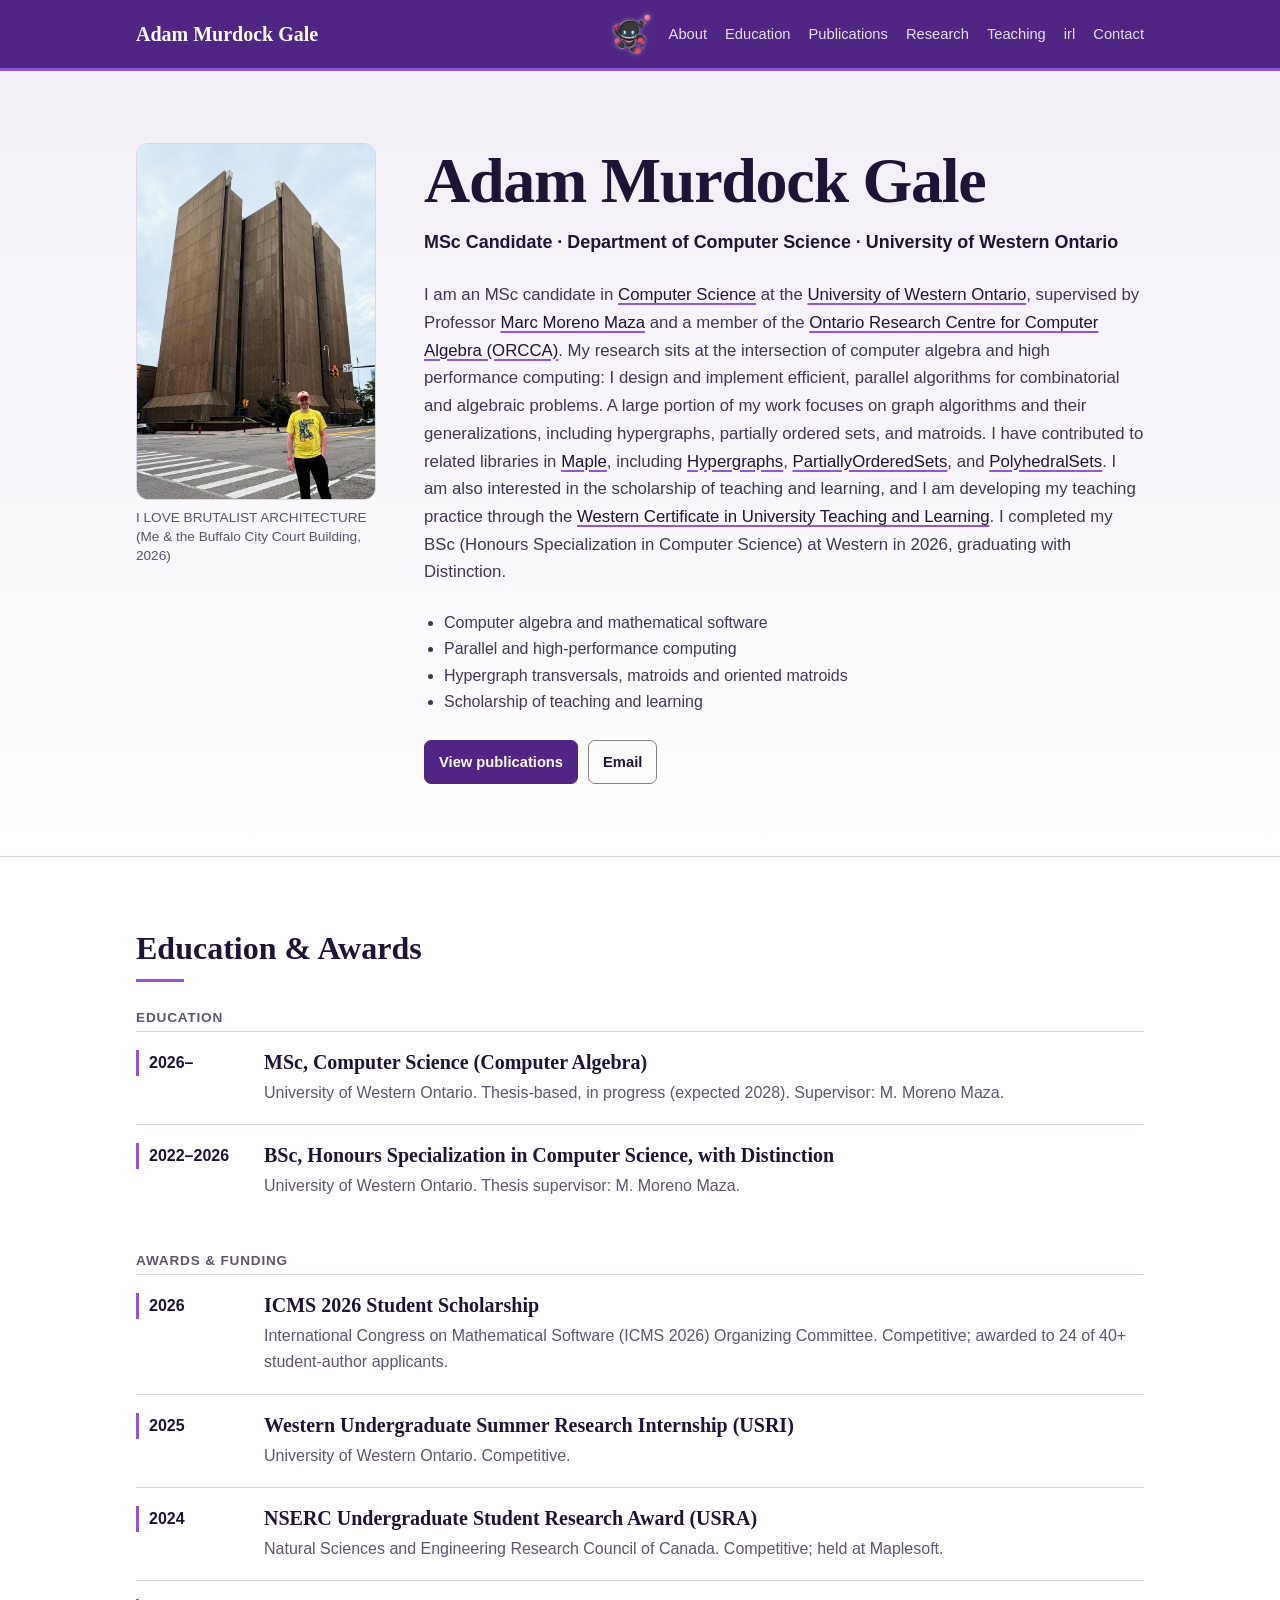
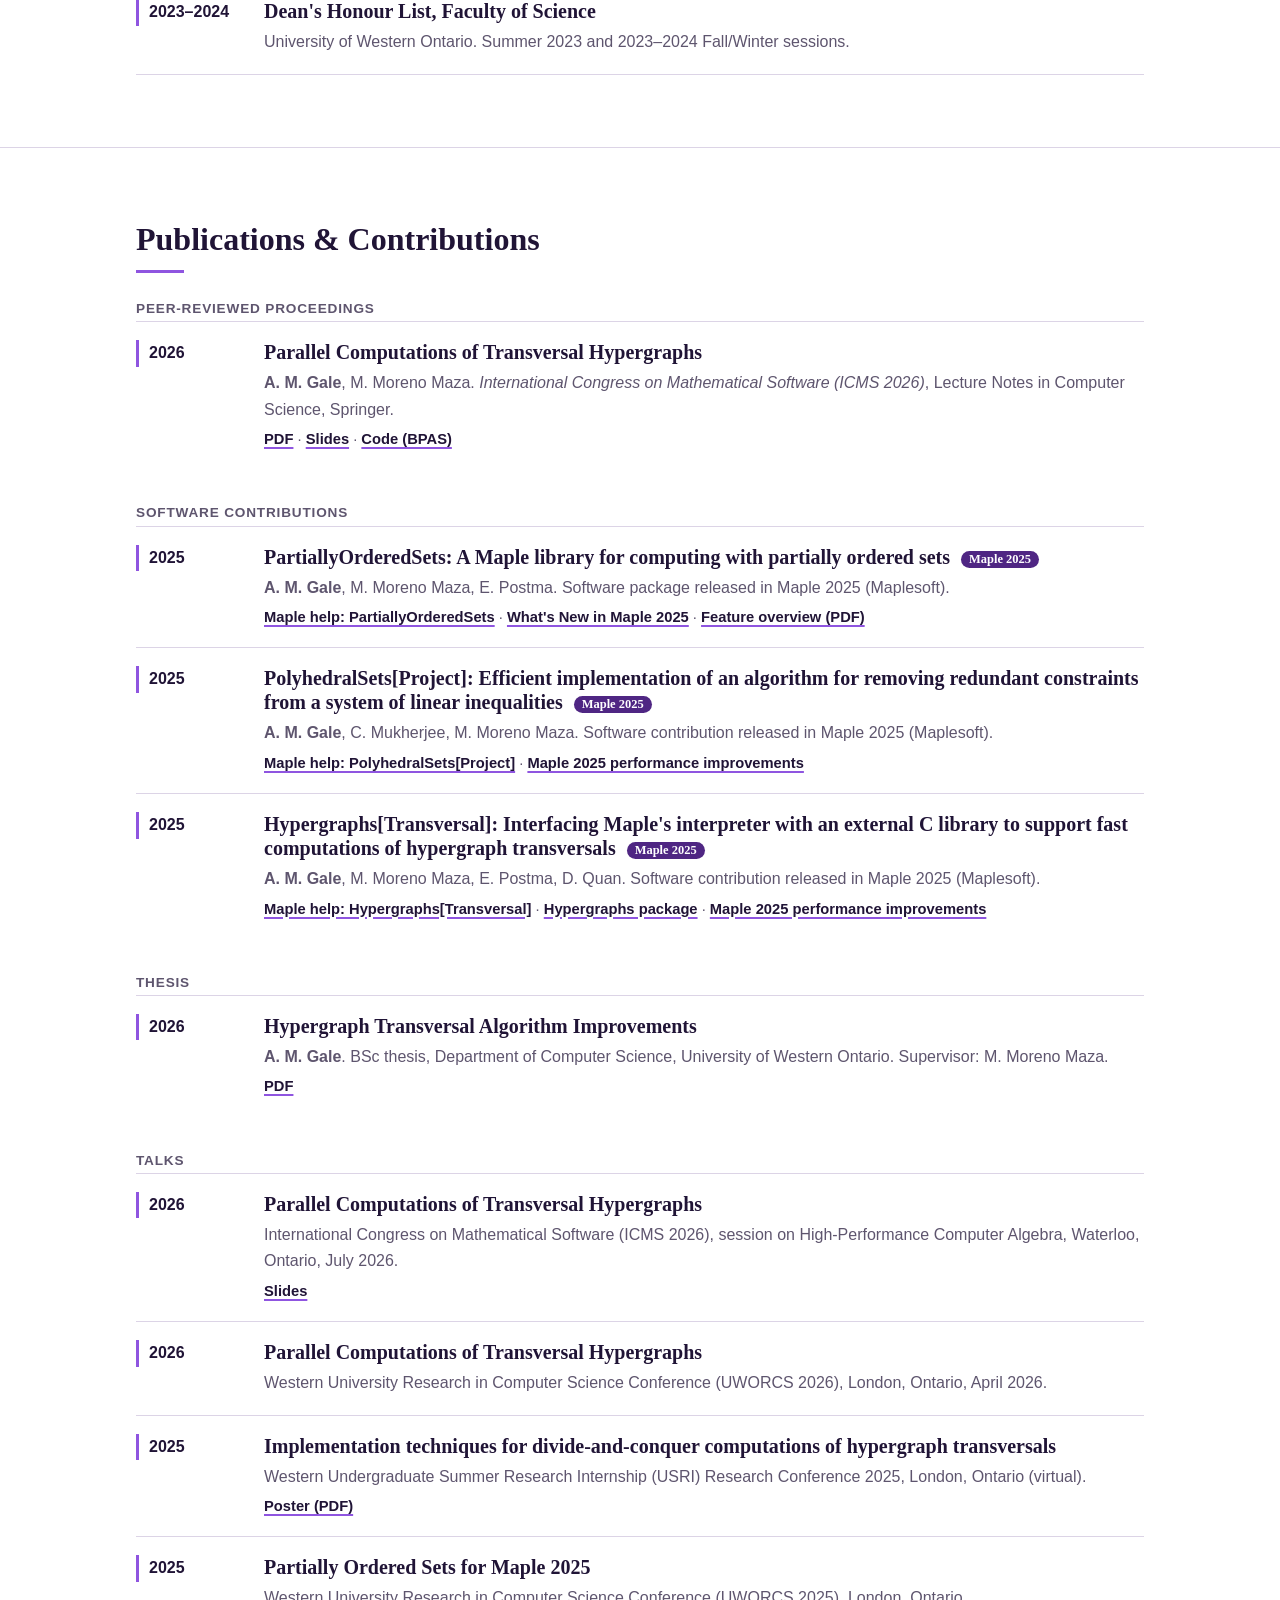
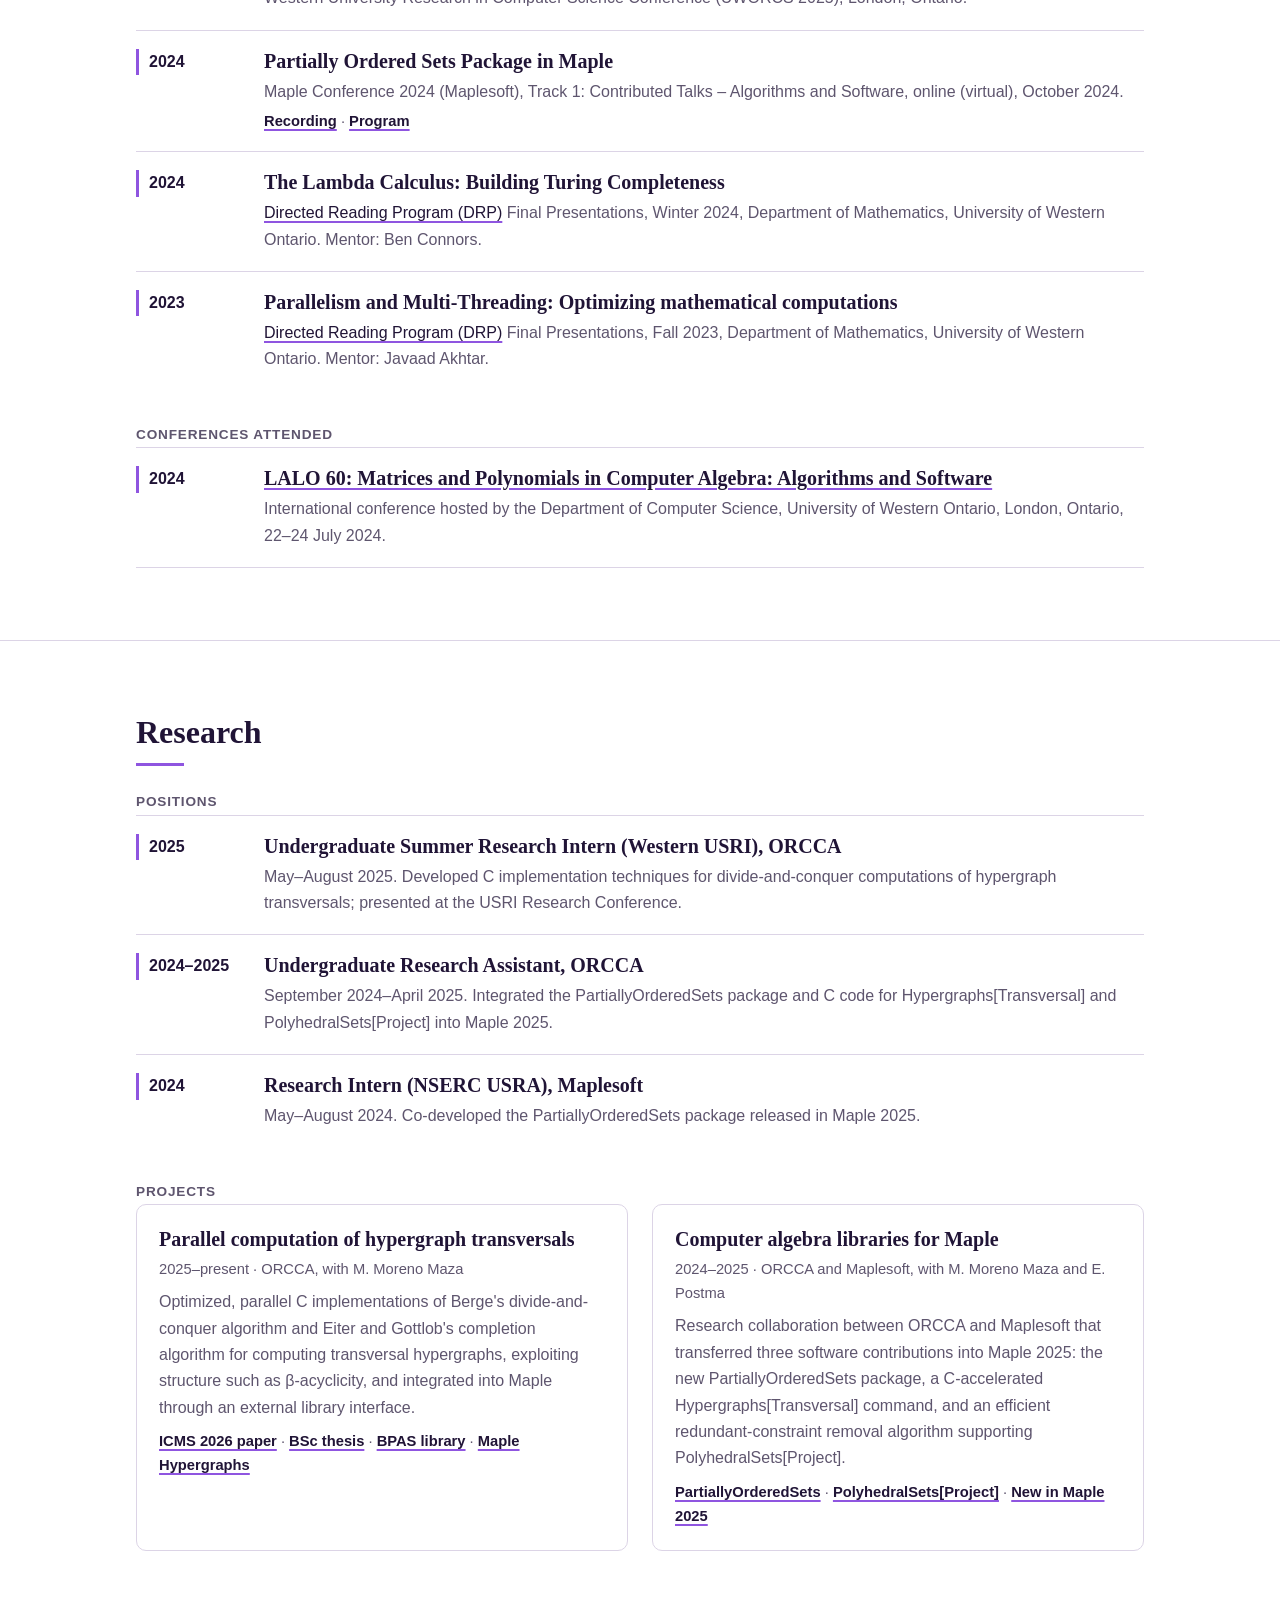
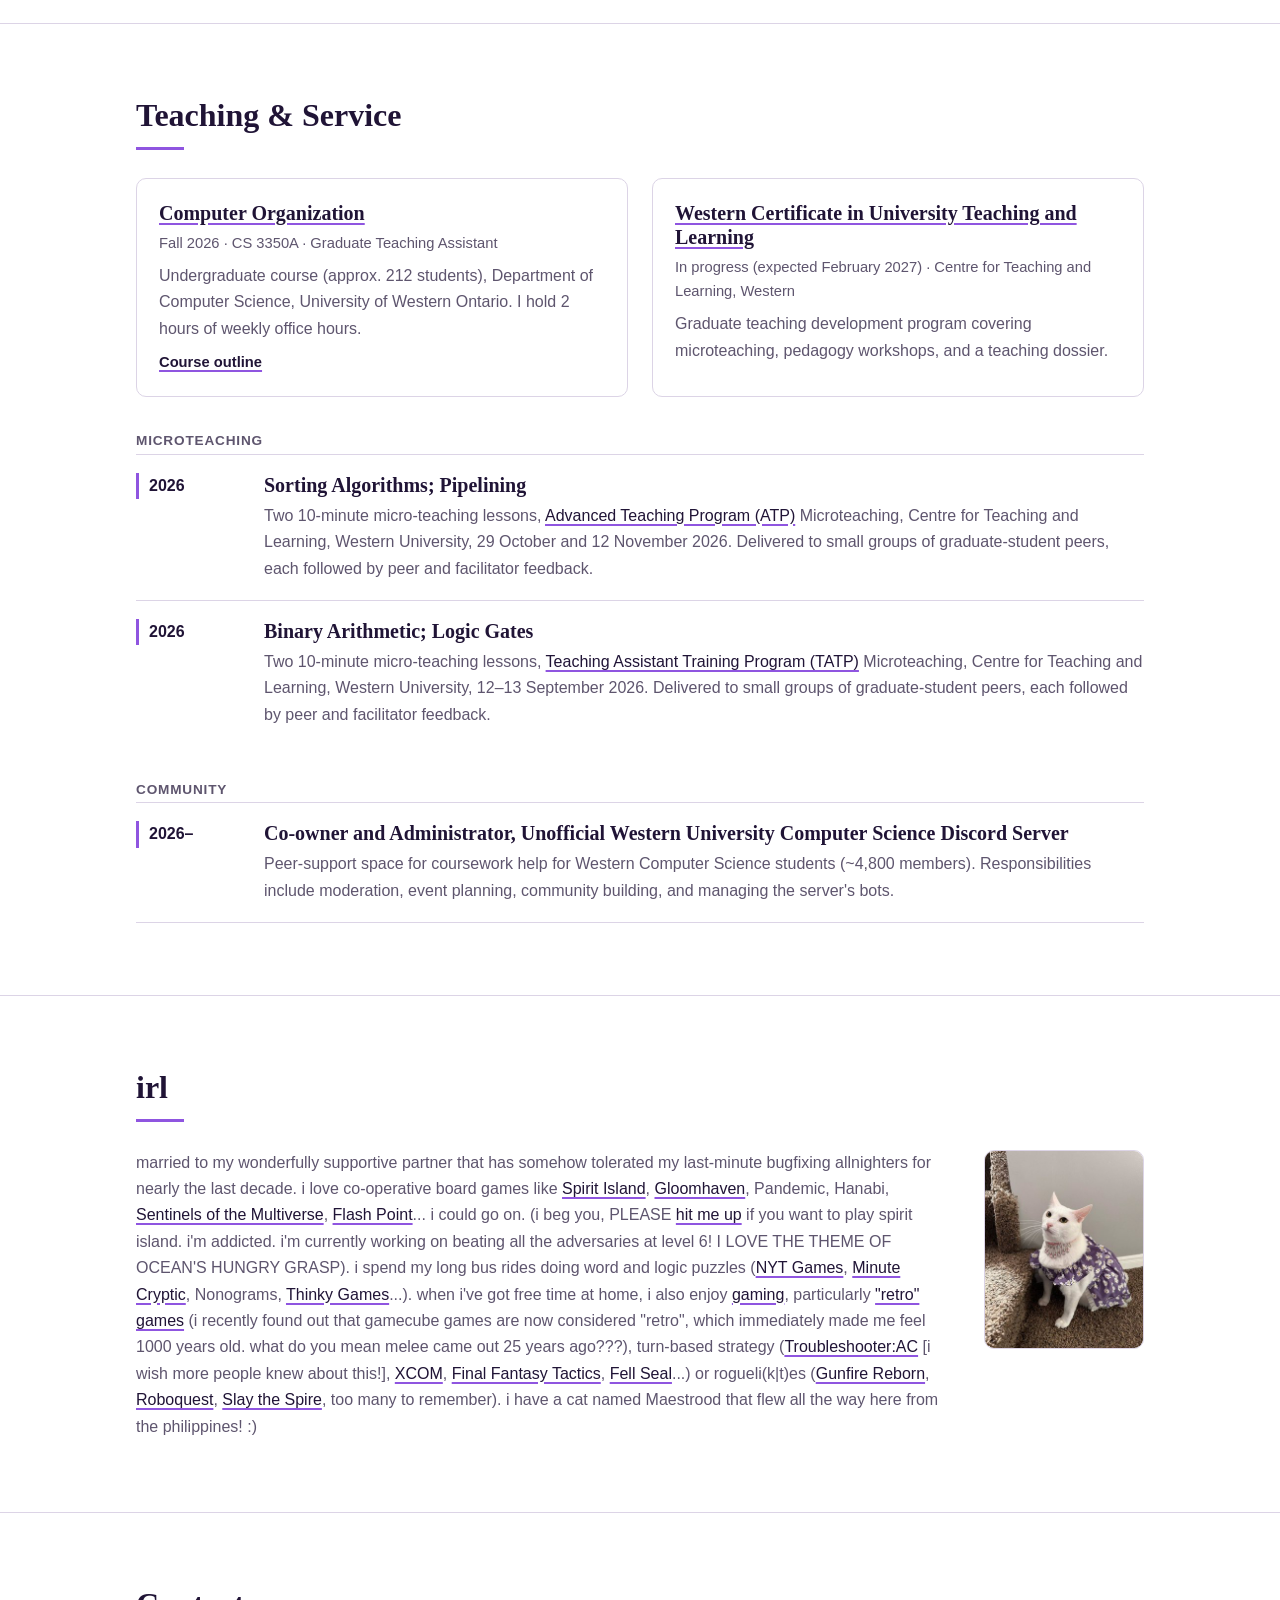
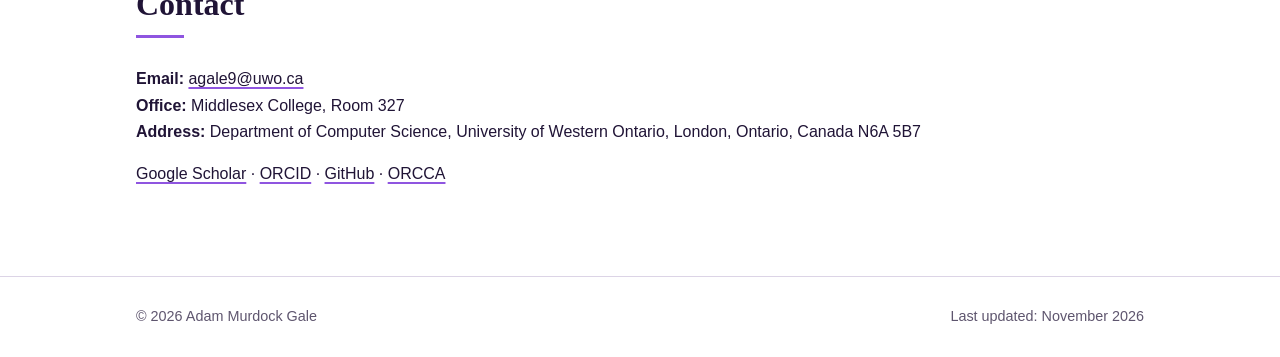
==== commit 746e2913: "Add light mode with chao theme toggle beside the nav links Light mode uses Western's white/Deep Focu" ====
--- a/index.html
+++ b/index.html
@@ -8,6 +8,17 @@
   <link rel="icon" href="favicon.ico" sizes="any">
   <link rel="icon" type="image/png" sizes="32x32" href="images/favicon-32.png">
   <link rel="apple-touch-icon" href="images/apple-touch-icon.png">
+  <script>
+    /* Pick the theme before first paint: saved choice, else the OS preference. */
+    (function () {
+      var t = null;
+      try { t = localStorage.getItem("theme"); } catch (e) {}
+      if (t !== "light" && t !== "dark") {
+        t = window.matchMedia && window.matchMedia("(prefers-color-scheme: light)").matches ? "light" : "dark";
+      }
+      document.documentElement.setAttribute("data-theme", t);
+    })();
+  </script>
   <style>
     :root {
       color-scheme: dark;
@@ -30,6 +41,19 @@
       --line: var(--western-purple);           /* dividers, card borders */
       --brand: var(--western-purple);          /* header bar, primary button, tags */
       --accent: var(--orchid);                 /* decoration only: underlines, rules (3.7:1 on Deep Focus, too low for small text) */
+      --link-hover: var(--sky);                /* underline colour on hover */
+    }
+
+    /* Light mode: white page, Deep Focus text, same purple header */
+    :root[data-theme="light"] {
+      color-scheme: light;
+      --paper: var(--white);
+      --wash: #f1eef5;                         /* Western Purple at 8% over white */
+      --ink: var(--deep-focus);                /* 17.3:1 on white */
+      --body-text: rgba(32, 20, 54, 0.85);     /* 11.1:1 */
+      --muted: rgba(32, 20, 54, 0.72);         /* 6.9:1 */
+      --line: #dcd4e6;                         /* Western Purple at 20% over white */
+      --link-hover: var(--western-purple);
     }
 
     * { box-sizing: border-box; }
@@ -51,7 +75,7 @@
       text-decoration-thickness: 2px;
       text-underline-offset: 3px;
     }
-    a:hover { text-decoration-color: var(--sky); }
+    a:hover { text-decoration-color: var(--link-hover); }
 
     .container {
       width: min(1008px, calc(100% - 40px)); /* one width for every section: 240px portrait + 48px gap + 720px text */
@@ -78,7 +102,7 @@
       display: inline-flex;
       align-items: center;
       gap: 8px;
-      color: var(--ink);
+      color: var(--white);
       text-decoration: none;
       font-family: Georgia, "Times New Roman", serif;
       font-size: 1.25rem;
@@ -87,15 +111,32 @@
 
     .chao { height: 40px; width: auto; flex: none; filter: drop-shadow(0 0 2px rgba(236, 232, 243, 0.45)); }
 
+    /* Theme toggle: dark chao in light mode (switches to dark), hero chao in dark mode (switches to light) */
+    .theme-toggle {
+      display: inline-flex;
+      padding: 0;
+      border: 0;
+      background: none;
+      cursor: pointer;
+      line-height: 0;
+    }
+    .theme-toggle:hover .chao { transform: translateY(-1px) scale(1.06); }
+    .theme-toggle:focus-visible { outline: 2px solid var(--sky); outline-offset: 3px; border-radius: 6px; }
+    .theme-toggle .chao-hero { display: none; }
+    [data-theme="dark"] .theme-toggle .chao-dark { display: none; }
+    [data-theme="dark"] .theme-toggle .chao-hero { display: block; }
+
     .nav-links {
       display: flex;
       flex-wrap: wrap;
+      align-items: center;
       gap: 18px;
       font-size: 0.92rem;
     }
 
-    .nav-links a { color: var(--body-text); text-decoration: none; }
-    .nav-links a:hover { color: var(--ink); text-decoration: underline; text-decoration-color: var(--sky); }
+    /* The header stays Western Purple in both themes, so its text is always white */
+    .nav-links a { color: rgba(255, 255, 255, 0.85); text-decoration: none; }
+    .nav-links a:hover { color: var(--white); text-decoration: underline; text-decoration-color: var(--sky); }
 
     #about { background: linear-gradient(180deg, var(--wash), var(--paper)); }
 
@@ -337,10 +378,12 @@
 <body>
   <header>
     <nav class="container" aria-label="Primary navigation">
-      <a class="brand" href="#top">Adam Murdock Gale
-        <img class="chao" src="images/dark-chao.png" alt="Dark chao" width="38" height="40">
-      </a>
+      <a class="brand" href="#top">Adam Murdock Gale</a>
       <div class="nav-links">
+        <button class="theme-toggle" type="button" aria-label="Switch to dark mode" title="Switch to dark mode">
+          <img class="chao chao-dark" src="images/dark-chao.png" alt="" width="37" height="40">
+          <img class="chao chao-hero" src="images/hero-chao.png" alt="" width="23" height="40">
+        </button>
         <a href="#about">About</a>
         <a href="#education">Education</a>
         <a href="#publications">Publications</a>
@@ -352,7 +395,7 @@
     </nav>
   </header>
 
-  <main id="top">
+  <main>
     <section id="about">
       <div class="container hero">
         <figure class="portrait-figure">
@@ -707,6 +750,23 @@
 
   <script>
     document.getElementById("year").textContent = new Date().getFullYear();
+
+    (function () {
+      var root = document.documentElement;
+      var btn = document.querySelector(".theme-toggle");
+      function label() {
+        var next = root.getAttribute("data-theme") === "dark" ? "light" : "dark";
+        btn.setAttribute("aria-label", "Switch to " + next + " mode");
+        btn.title = "Switch to " + next + " mode";
+      }
+      label();
+      btn.addEventListener("click", function () {
+        var next = root.getAttribute("data-theme") === "dark" ? "light" : "dark";
+        root.setAttribute("data-theme", next);
+        try { localStorage.setItem("theme", next); } catch (e) {}
+        label();
+      });
+    })();
   </script>
 </body>
 </html>
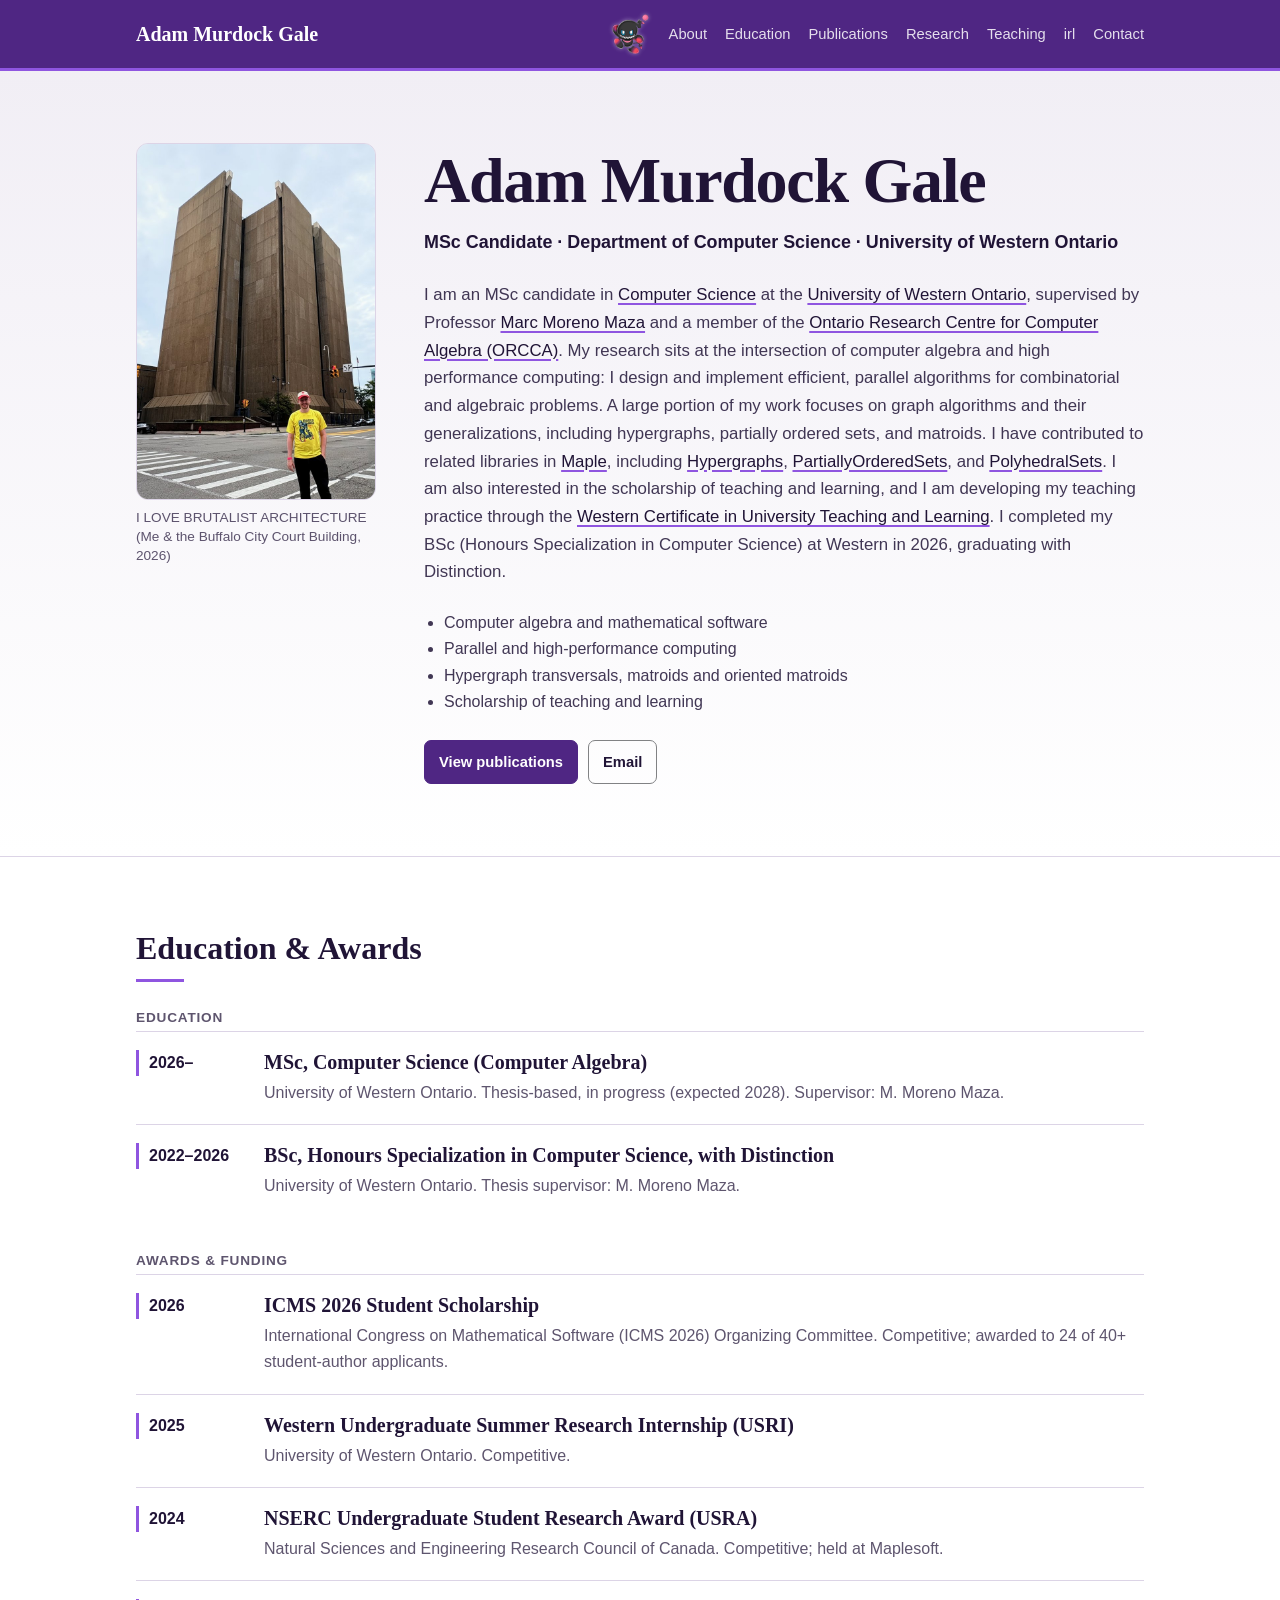
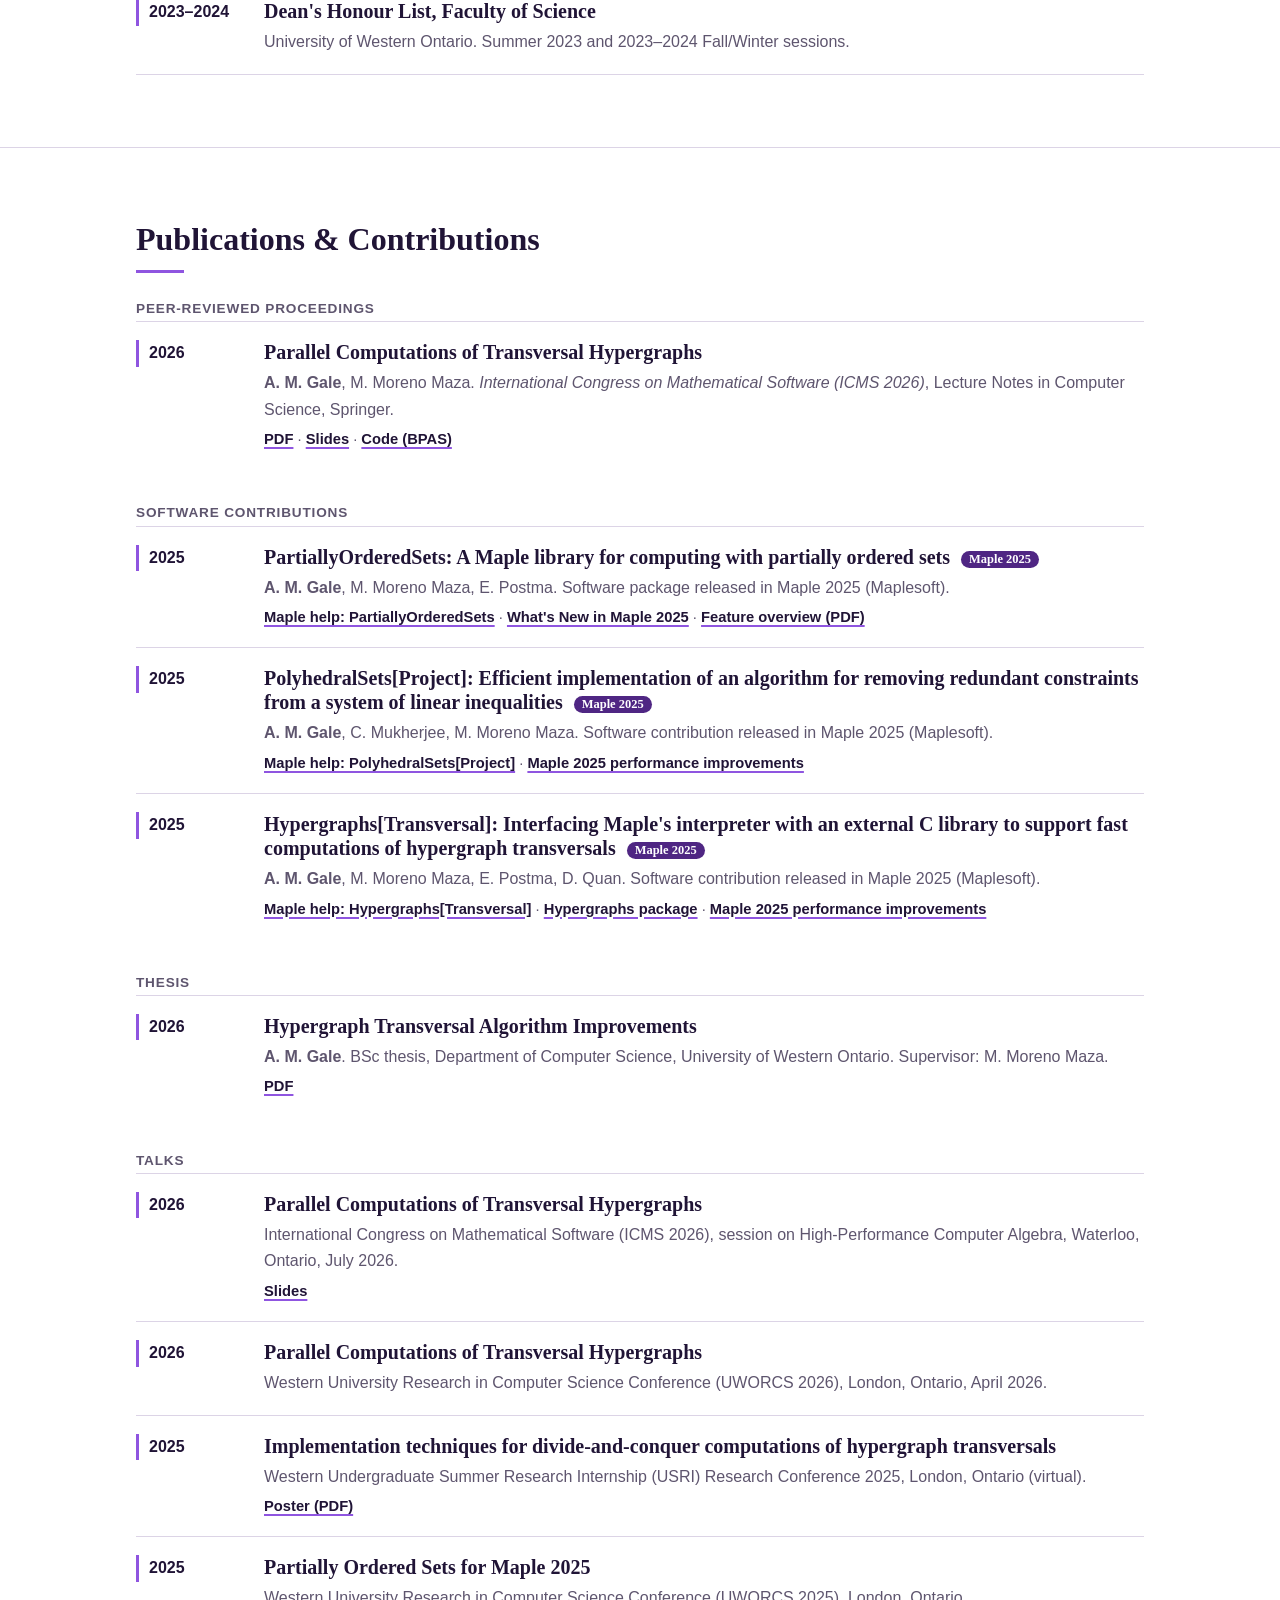
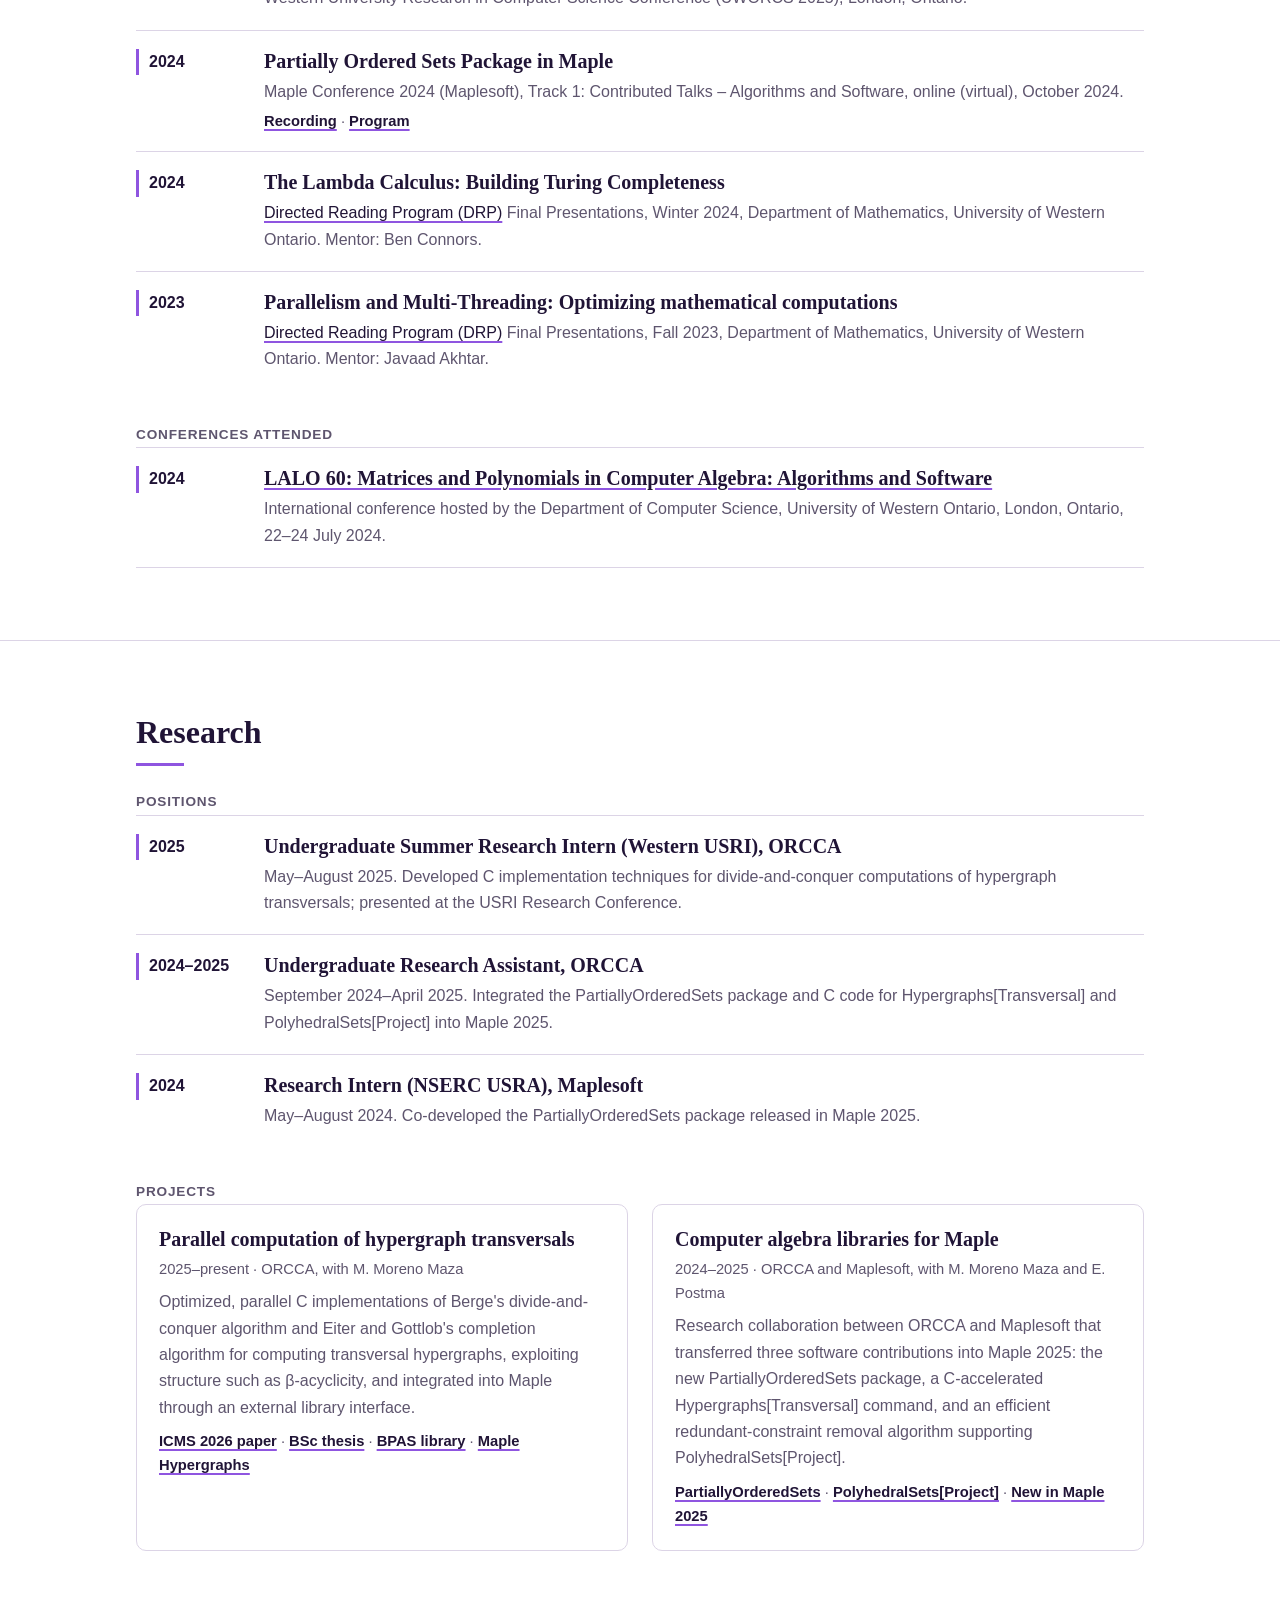
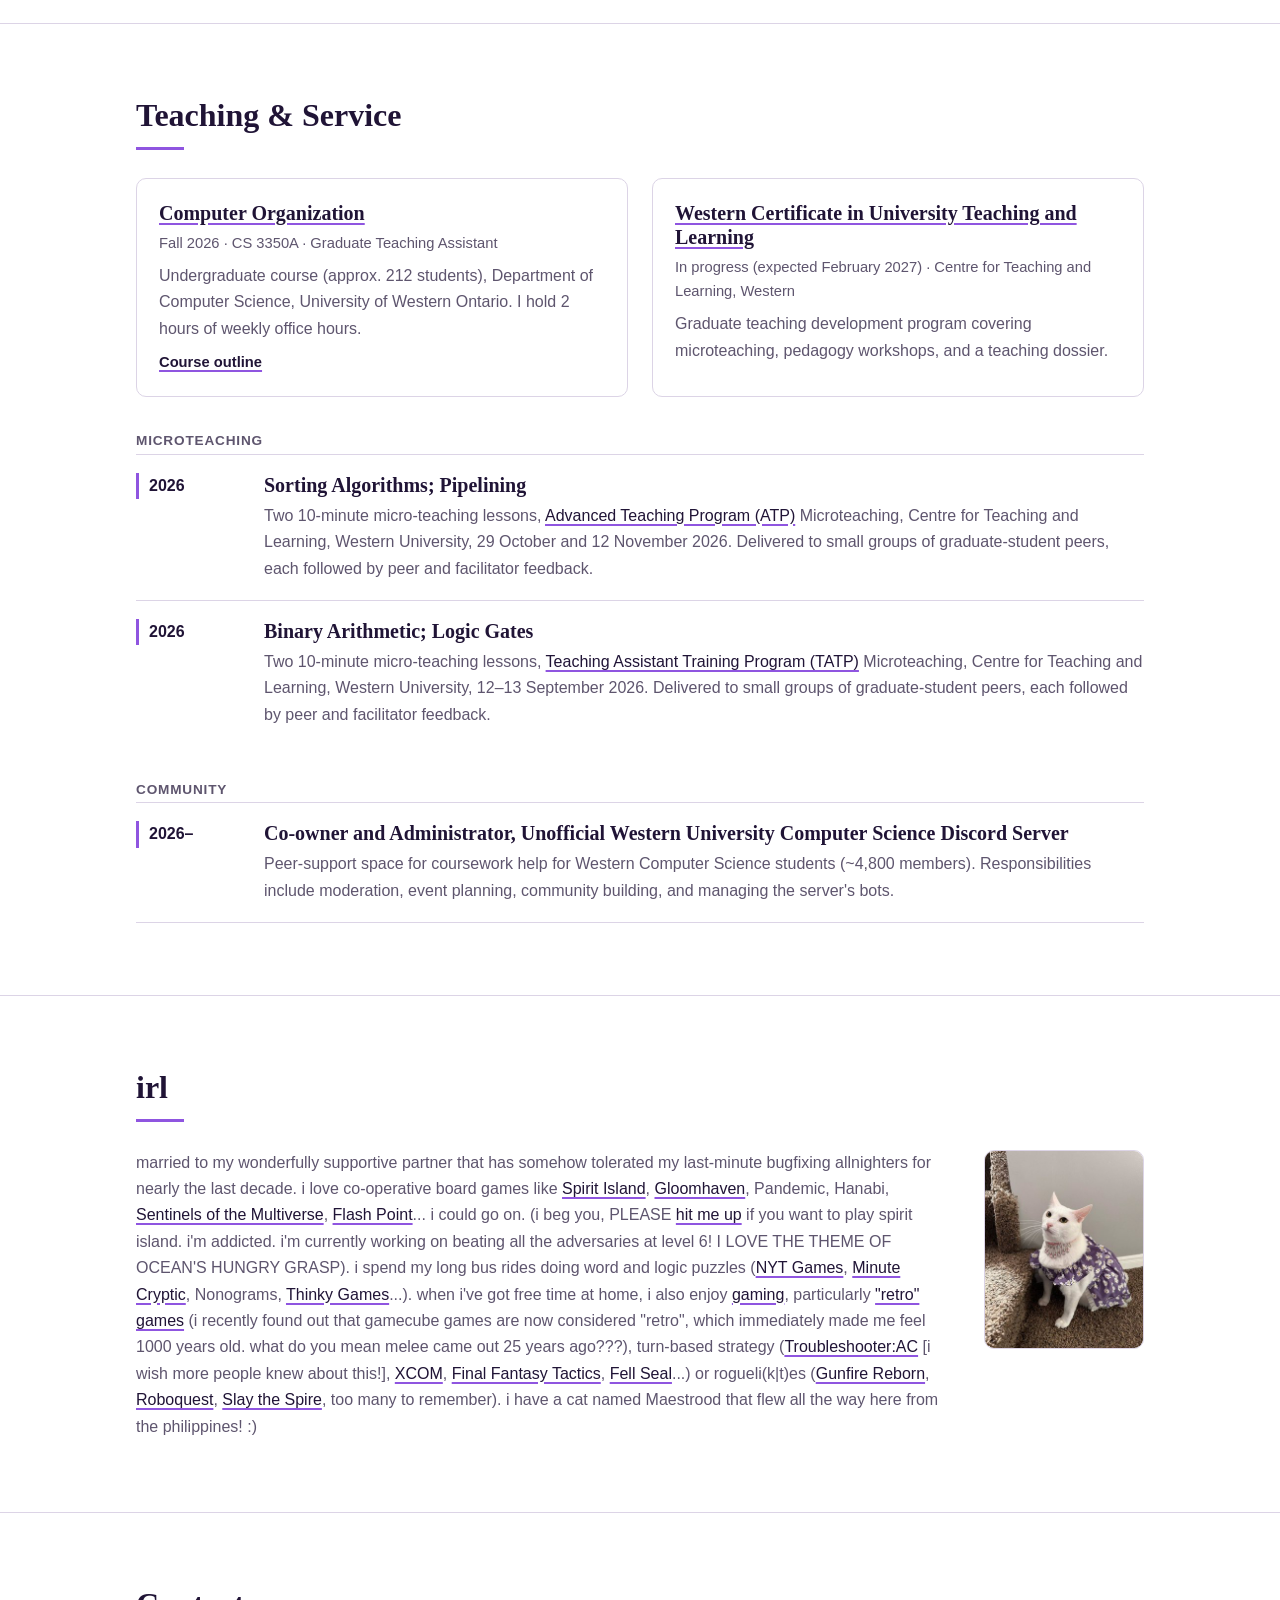
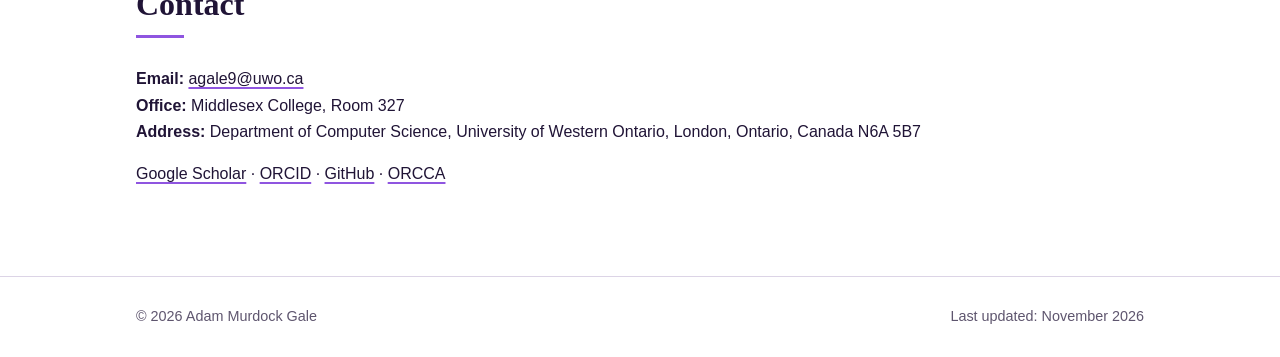
==== commit 68e13178: "Give the theme toggle a fixed 40x40 hit area so both chao occupy the same spot Co-Authored-By: Claud" ====
--- a/index.html
+++ b/index.html
@@ -113,14 +113,22 @@
 
     /* Theme toggle: dark chao in light mode (switches to dark), hero chao in dark mode (switches to light) */
     .theme-toggle {
+      /* Fixed 40x40 box: both chao images sit centred in the same spot, so the
+         button never changes size or position and a second click toggles back */
       display: inline-flex;
+      align-items: center;
+      justify-content: center;
+      width: 40px;
+      height: 40px;
+      flex: none;
       padding: 0;
       border: 0;
       background: none;
       cursor: pointer;
       line-height: 0;
     }
-    .theme-toggle:hover .chao { transform: translateY(-1px) scale(1.06); }
+    .theme-toggle .chao { max-width: 40px; max-height: 40px; }
+    .theme-toggle:hover .chao { transform: scale(1.06); }
     .theme-toggle:focus-visible { outline: 2px solid var(--sky); outline-offset: 3px; border-radius: 6px; }
     .theme-toggle .chao-hero { display: none; }
     [data-theme="dark"] .theme-toggle .chao-dark { display: none; }
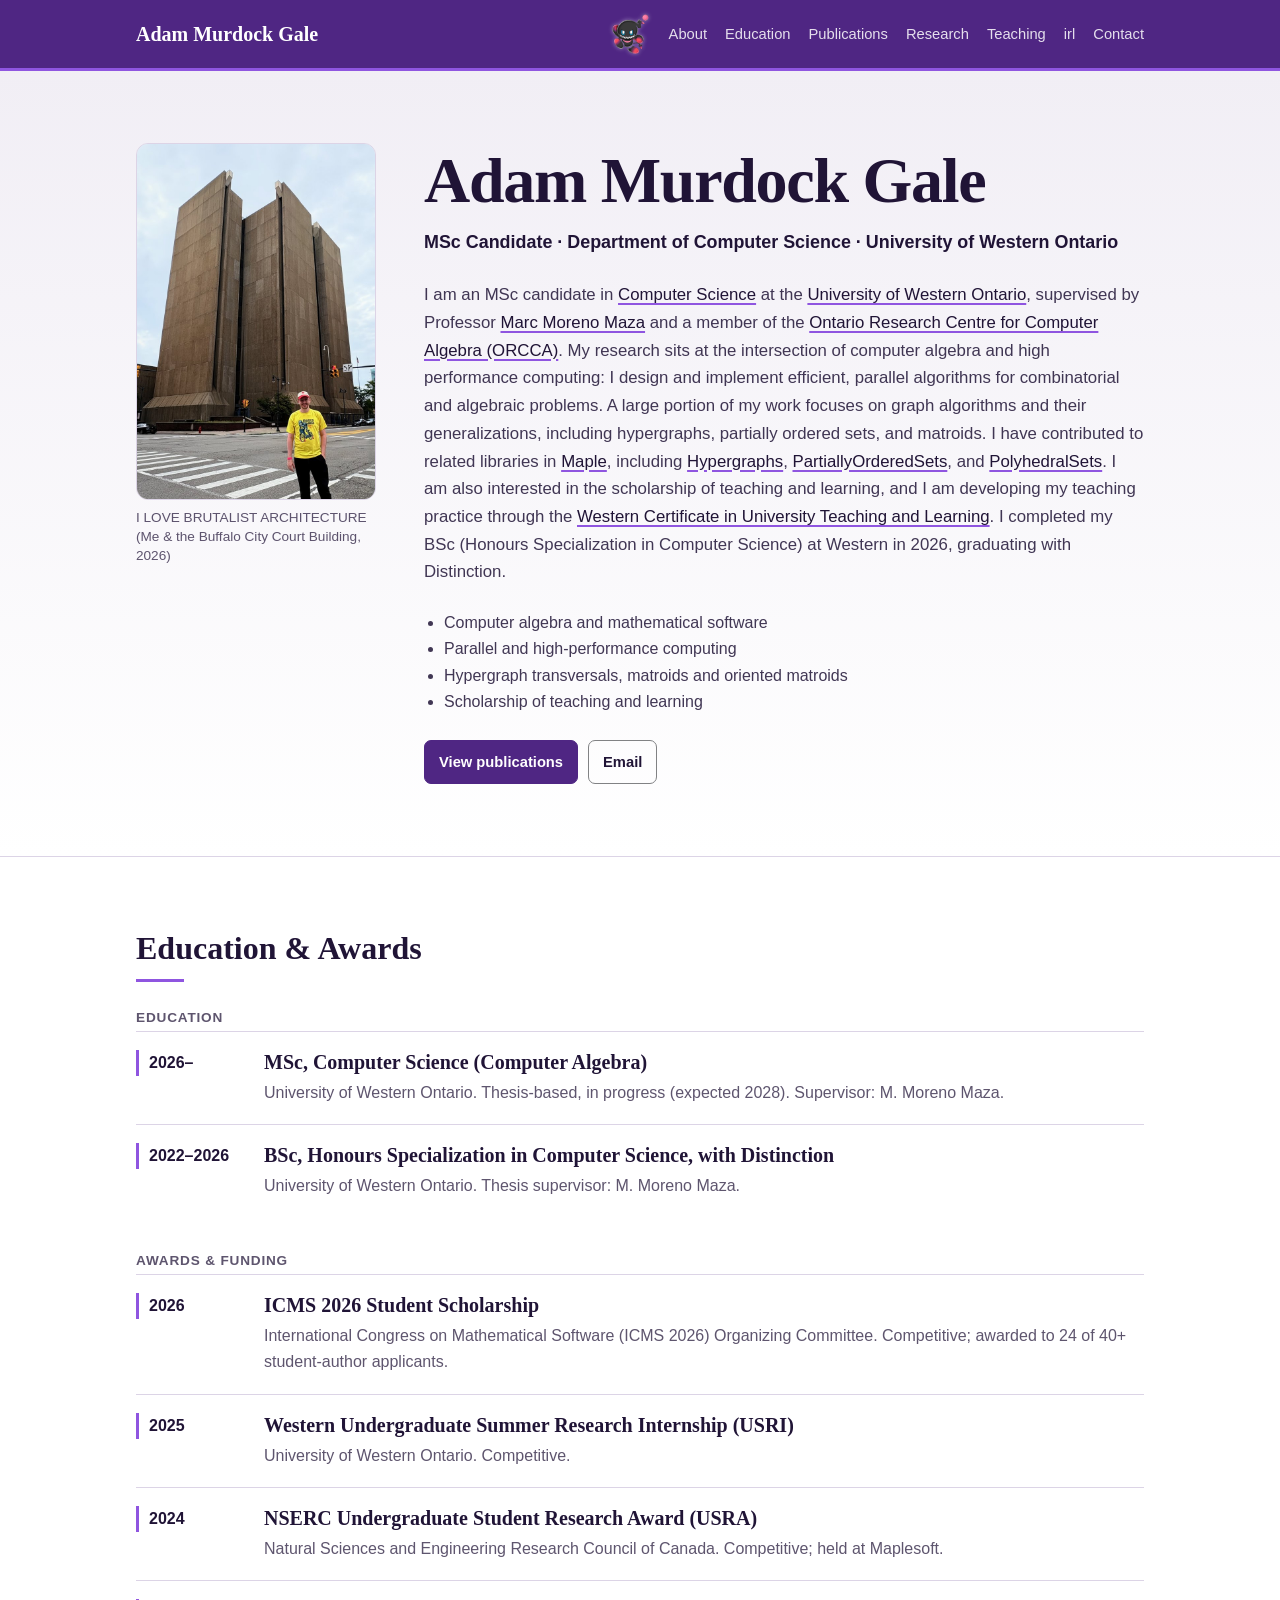
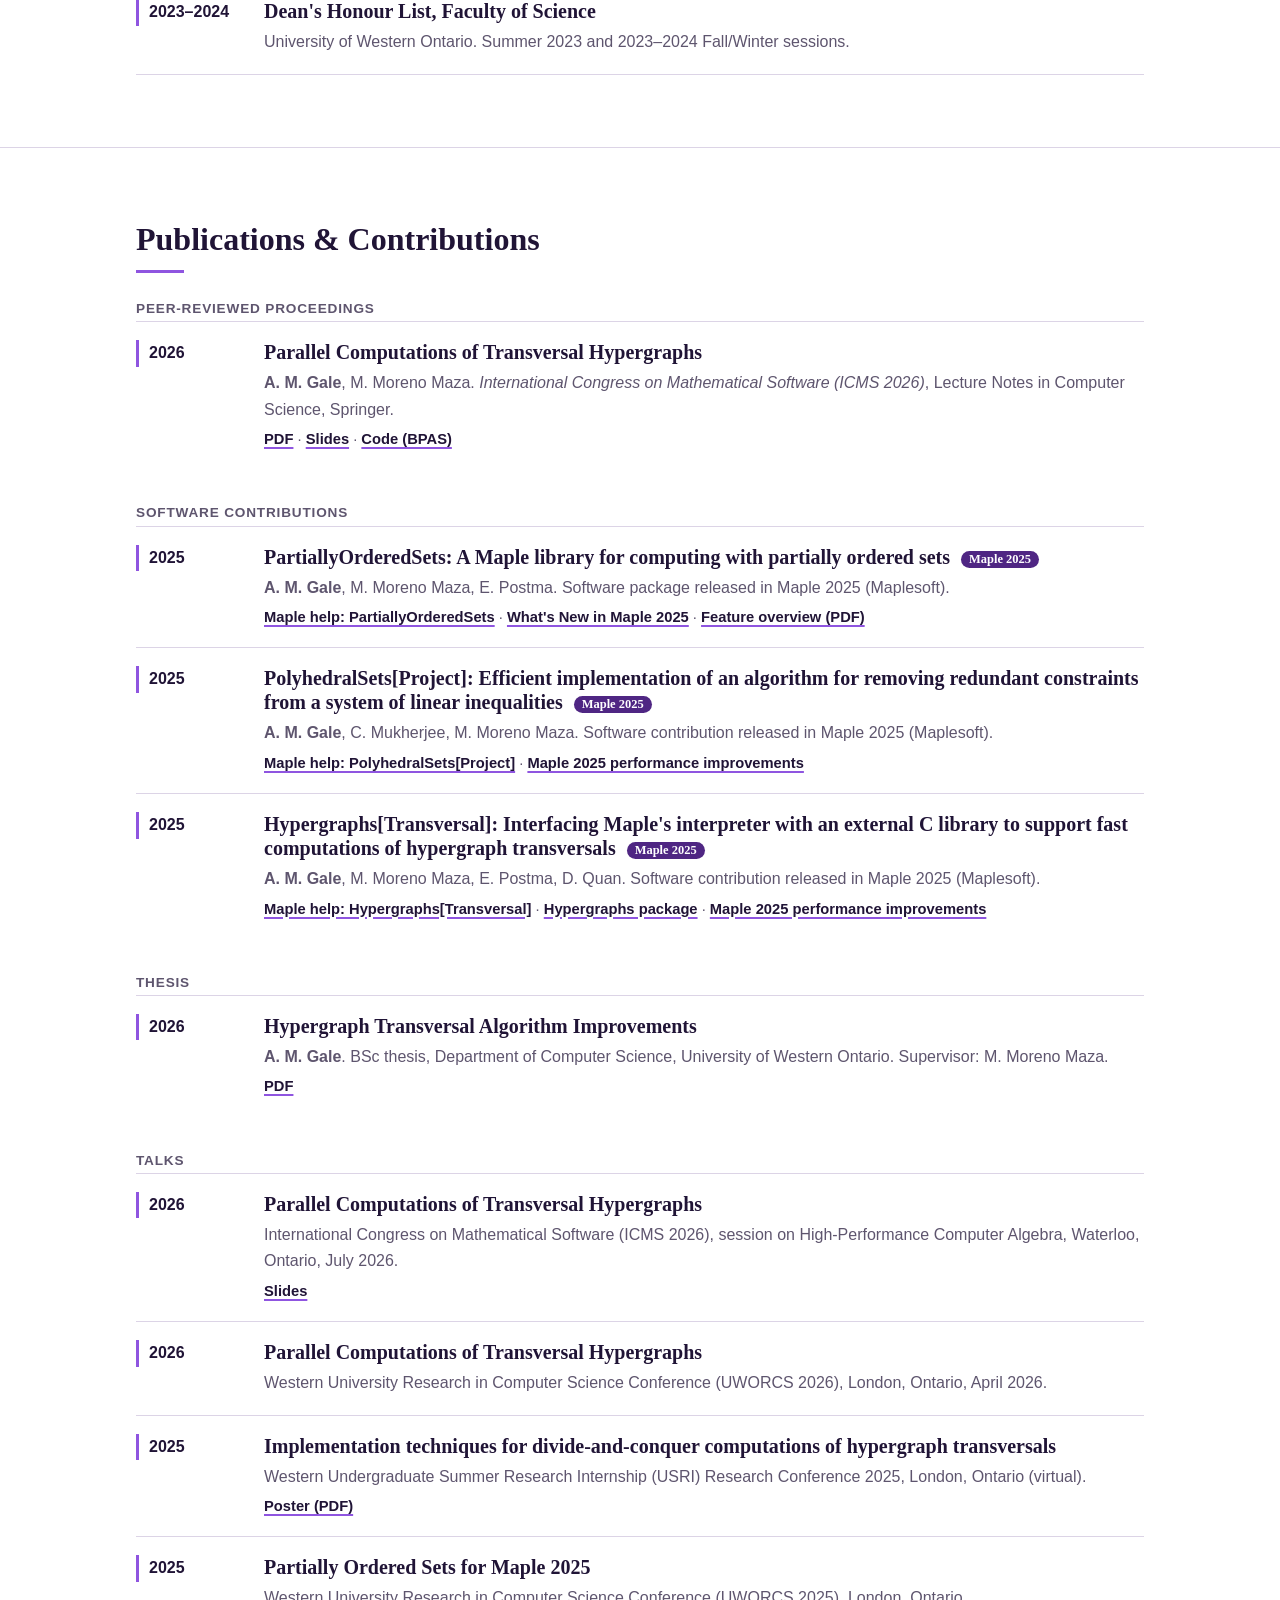
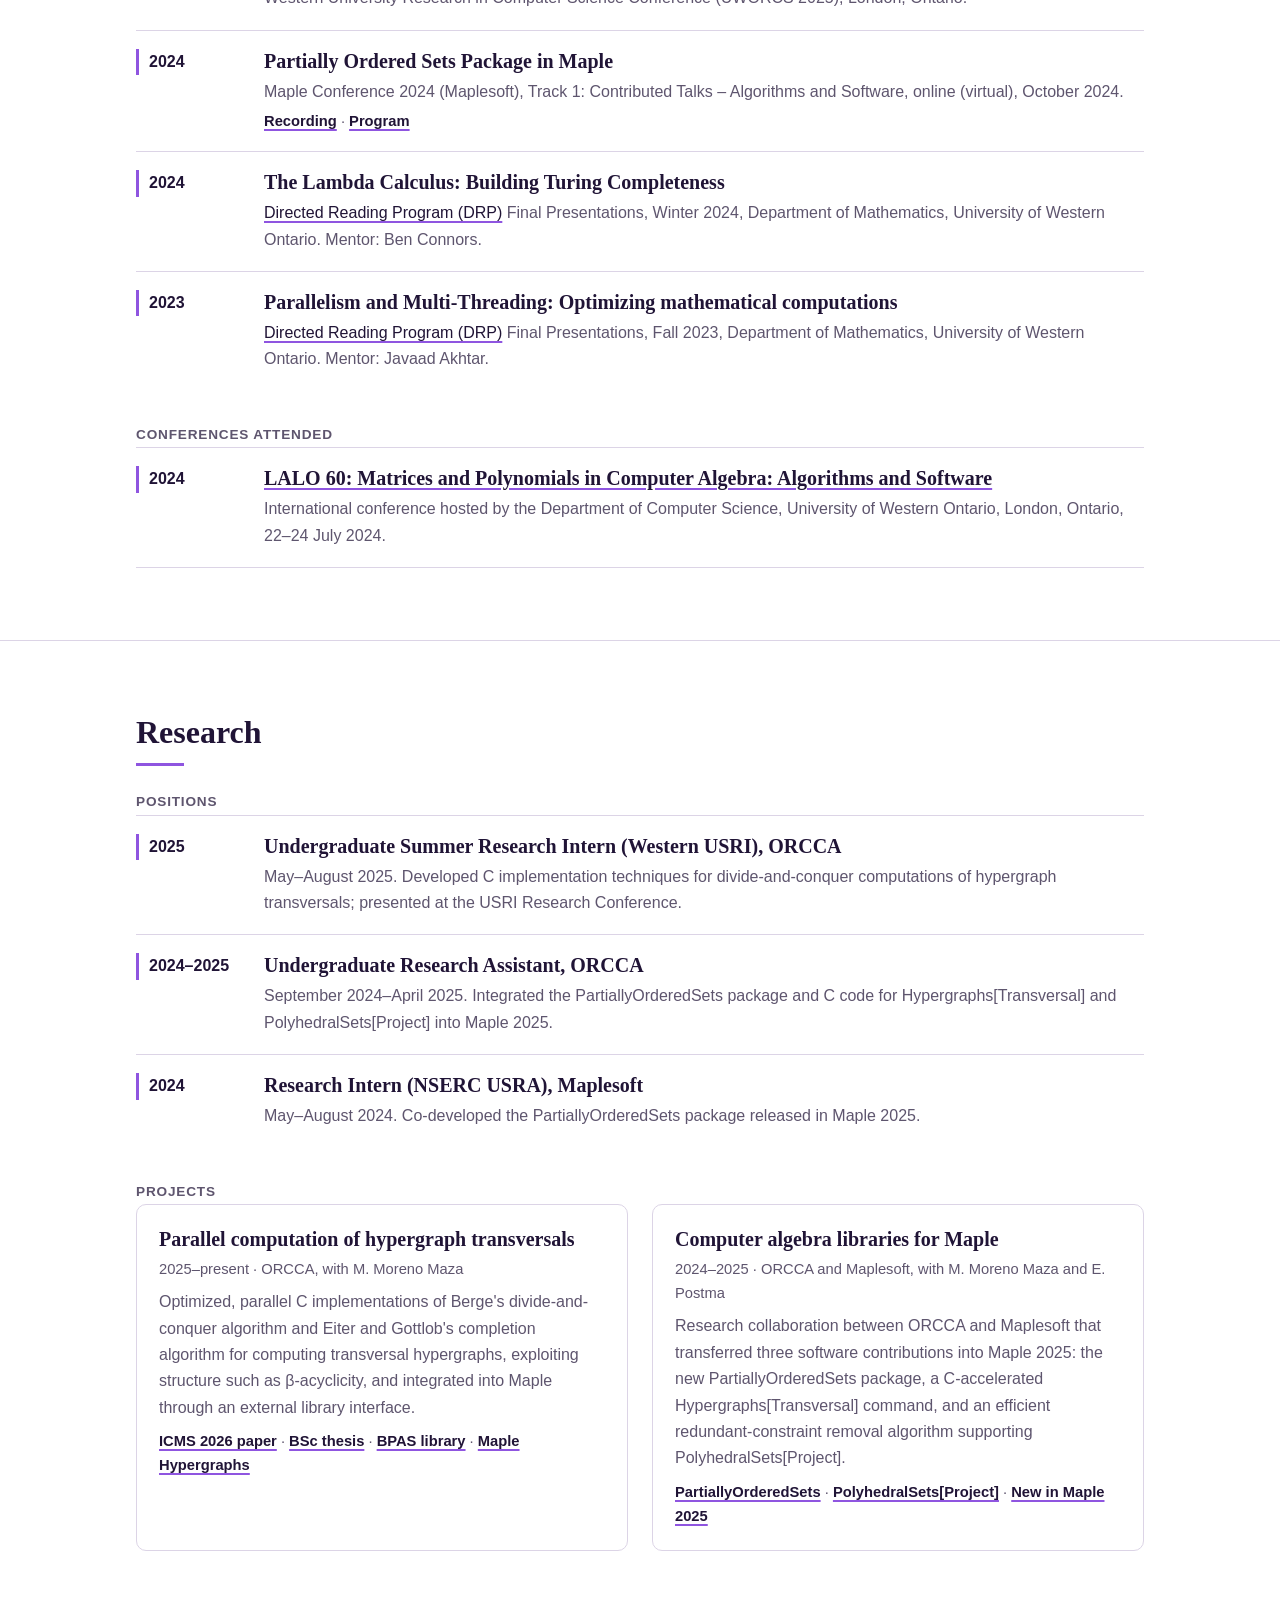
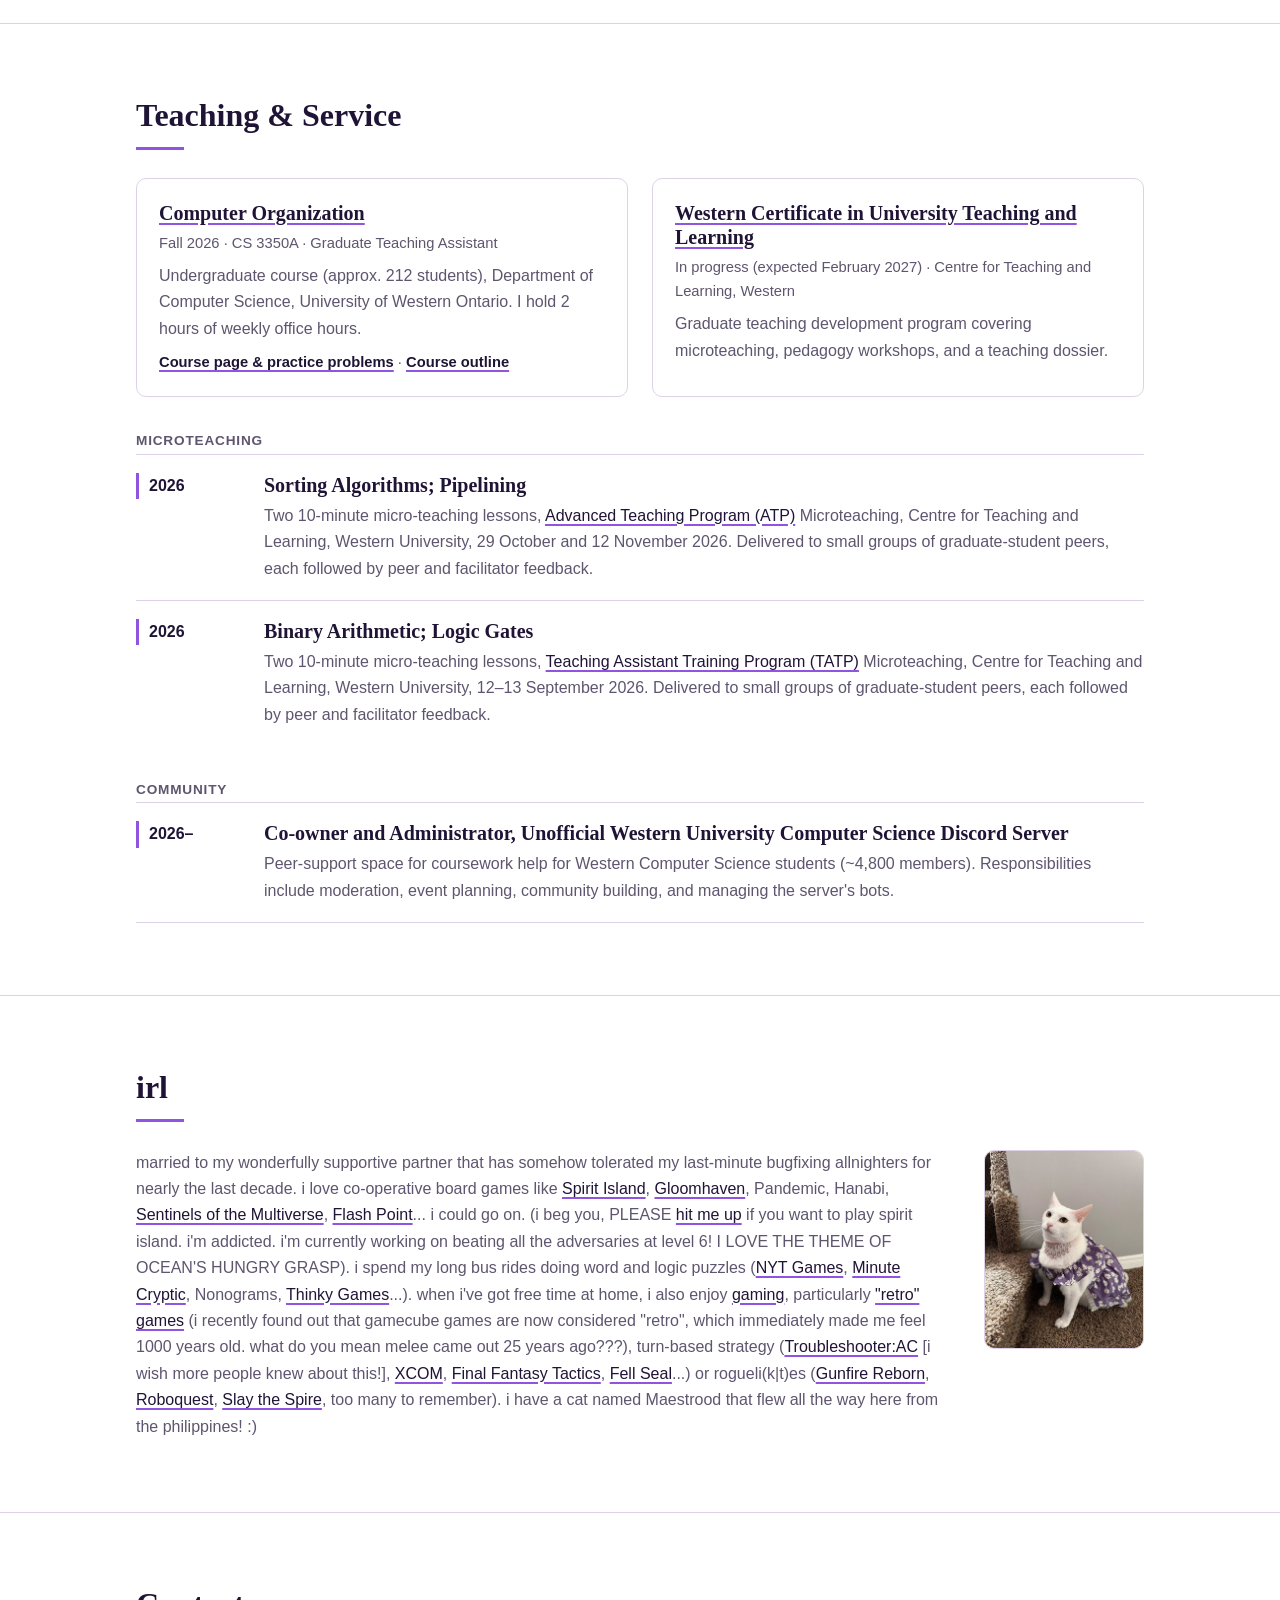
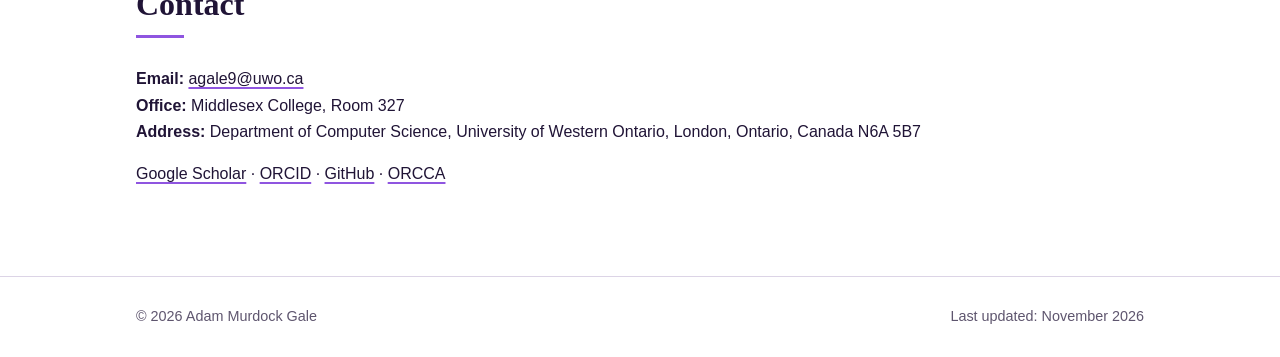
==== commit db10768b: "Add CS 3350A course page with answer-free practice problems and generator placeholder Move shared st" ====
--- a/index.html
+++ b/index.html
@@ -19,379 +19,18 @@
       document.documentElement.setAttribute("data-theme", t);
     })();
   </script>
-  <style>
-    :root {
-      color-scheme: dark;
-
-      /* Western University brand colours
-         https://brand.westernu.ca/visual-identity/colours.html */
-      --western-purple: #4f2683;   /* primary */
-      --white: #ffffff;            /* primary */
-      --orchid: #8f55e0;           /* secondary */
-      --deep-focus: #201436;       /* secondary */
-      --grey: #818284;             /* secondary */
-      --sky: #7deafb;              /* accent: small details only */
-
-      /* How the site uses them */
-      --paper: var(--deep-focus);              /* page background */
-      --wash: #301a51;                         /* Western Purple at 35% over Deep Focus */
-      --ink: var(--white);                     /* headings, primary text */
-      --body-text: rgba(255, 255, 255, 0.85);  /* paragraphs */
-      --muted: rgba(255, 255, 255, 0.70);      /* secondary text */
-      --line: var(--western-purple);           /* dividers, card borders */
-      --brand: var(--western-purple);          /* header bar, primary button, tags */
-      --accent: var(--orchid);                 /* decoration only: underlines, rules (3.7:1 on Deep Focus, too low for small text) */
-      --link-hover: var(--sky);                /* underline colour on hover */
-    }
-
-    /* Light mode: white page, Deep Focus text, same purple header */
-    :root[data-theme="light"] {
-      color-scheme: light;
-      --paper: var(--white);
-      --wash: #f1eef5;                         /* Western Purple at 8% over white */
-      --ink: var(--deep-focus);                /* 17.3:1 on white */
-      --body-text: rgba(32, 20, 54, 0.85);     /* 11.1:1 */
-      --muted: rgba(32, 20, 54, 0.72);         /* 6.9:1 */
-      --line: #dcd4e6;                         /* Western Purple at 20% over white */
-      --link-hover: var(--western-purple);
-    }
-
-    * { box-sizing: border-box; }
-
-    html { scroll-behavior: smooth; }
-
-    body {
-      margin: 0;
-      font-family: Inter, ui-sans-serif, -apple-system, BlinkMacSystemFont, "Segoe UI", sans-serif;
-      color: var(--ink);
-      background: var(--paper);
-      line-height: 1.65;
-    }
-
-    a {
-      color: var(--ink);
-      text-decoration: underline;
-      text-decoration-color: var(--accent);
-      text-decoration-thickness: 2px;
-      text-underline-offset: 3px;
-    }
-    a:hover { text-decoration-color: var(--link-hover); }
-
-    .container {
-      width: min(1008px, calc(100% - 40px)); /* one width for every section: 240px portrait + 48px gap + 720px text */
-      margin: 0 auto;
-    }
-
-    header {
-      position: sticky;
-      top: 0;
-      z-index: 10;
-      background: var(--brand);
-      border-bottom: 3px solid var(--accent);
-    }
-
-    nav {
-      display: flex;
-      align-items: center;
-      justify-content: space-between;
-      min-height: 68px;
-      gap: 24px;
-    }
-
-    .brand {
-      display: inline-flex;
-      align-items: center;
-      gap: 8px;
-      color: var(--white);
-      text-decoration: none;
-      font-family: Georgia, "Times New Roman", serif;
-      font-size: 1.25rem;
-      font-weight: 700;
-    }
-
-    .chao { height: 40px; width: auto; flex: none; filter: drop-shadow(0 0 2px rgba(236, 232, 243, 0.45)); }
-
-    /* Theme toggle: dark chao in light mode (switches to dark), hero chao in dark mode (switches to light) */
-    .theme-toggle {
-      /* Fixed 40x40 box: both chao images sit centred in the same spot, so the
-         button never changes size or position and a second click toggles back */
-      display: inline-flex;
-      align-items: center;
-      justify-content: center;
-      width: 40px;
-      height: 40px;
-      flex: none;
-      padding: 0;
-      border: 0;
-      background: none;
-      cursor: pointer;
-      line-height: 0;
-    }
-    .theme-toggle .chao { max-width: 40px; max-height: 40px; }
-    .theme-toggle:hover .chao { transform: scale(1.06); }
-    .theme-toggle:focus-visible { outline: 2px solid var(--sky); outline-offset: 3px; border-radius: 6px; }
-    .theme-toggle .chao-hero { display: none; }
-    [data-theme="dark"] .theme-toggle .chao-dark { display: none; }
-    [data-theme="dark"] .theme-toggle .chao-hero { display: block; }
-
-    .nav-links {
-      display: flex;
-      flex-wrap: wrap;
-      align-items: center;
-      gap: 18px;
-      font-size: 0.92rem;
-    }
-
-    /* The header stays Western Purple in both themes, so its text is always white */
-    .nav-links a { color: rgba(255, 255, 255, 0.85); text-decoration: none; }
-    .nav-links a:hover { color: var(--white); text-decoration: underline; text-decoration-color: var(--sky); }
-
-    #about { background: linear-gradient(180deg, var(--wash), var(--paper)); }
-
-    h2 { color: var(--ink); }
-
-    h2::after {
-      content: "";
-      display: block;
-      width: 48px;
-      height: 3px;
-      margin-top: 12px;
-      background: var(--accent);
-    }
-
-    main { min-height: 70vh; }
-
-    section {
-      padding: 72px 0;
-      border-bottom: 1px solid var(--line);
-      scroll-margin-top: 84px;
-    }
-
-    .hero {
-      display: grid;
-      grid-template-columns: 240px 1fr;
-      gap: 48px;
-      align-items: start;
-    }
-
-    .portrait-figure { margin: 0; width: 240px; }
-
-    .portrait-figure figcaption {
-      margin-top: 8px;
-      color: var(--muted);
-      font-size: 0.85rem;
-      line-height: 1.4;
-    }
-
-    .portrait {
-      display: block;
-      width: 240px;
-      height: auto;
-      object-fit: cover;
-      border-radius: 12px;
-      background: var(--wash);
-      border: 1px solid var(--line);
-    }
-
-    .portrait-placeholder {
-      display: grid;
-      place-items: center;
-      color: var(--western-purple);
-      text-align: center;
-      font-size: 0.9rem;
-    }
-
-    h1, h2, h3 {
-      font-family: Georgia, "Times New Roman", serif;
-      line-height: 1.2;
-    }
-
-    h1 {
-      margin: 0 0 8px;
-      font-size: clamp(2.2rem, 5vw, 4rem);
-      letter-spacing: -0.02em;
-    }
-
-    h2 {
-      margin: 0 0 28px;
-      font-size: 2rem;
-    }
-
-    h3 {
-      margin: 0 0 6px;
-      font-size: 1.25rem;
-    }
-
-    .subtitle {
-      color: var(--ink);
-      font-size: 1.12rem;
-      font-weight: 700;
-    }
-
-    .bio {
-      max-width: 720px;
-      margin: 24px 0;
-      color: var(--body-text);
-      font-size: 1.05rem;
-    }
-
-    .actions {
-      display: flex;
-      flex-wrap: wrap;
-      gap: 10px;
-      margin-top: 24px;
-    }
-
-    .button {
-      display: inline-block;
-      padding: 9px 14px;
-      border: 1px solid var(--grey);
-      border-radius: 7px;
-      color: var(--ink);
-      text-decoration: none;
-      background: transparent;
-      font-weight: 700;
-      font-size: 0.92rem;
-    }
-
-    .button.primary {
-      background: var(--brand);
-      border-color: var(--brand);
-      color: var(--white);
-    }
-
-    .button:hover { text-decoration: none; transform: translateY(-1px); border-color: var(--accent); }
-    .button.primary:hover { background: var(--accent); border-color: var(--accent); }
-
-    .links { font-size: 0.92rem; }
-    .links a { font-weight: 600; }
-
-    .personal { flex: 1; color: var(--muted); margin: 0; }
-
-    .irl { display: flex; align-items: flex-start; gap: 32px; }
-
-    .cat {
-      display: block;
-      flex: none;
-      width: 160px;
-      height: auto;
-      border-radius: 10px;
-      border: 1px solid var(--line);
-    }
-
-    .grid {
-      display: grid;
-      grid-template-columns: repeat(2, minmax(0, 1fr));
-      gap: 24px;
-    }
-
-    .card {
-      padding: 22px;
-      border: 1px solid var(--line);
-      border-radius: 10px;
-      background: var(--paper);
-    }
-
-    .card p { margin: 8px 0 0; color: var(--muted); }
-
-    .meta {
-      color: var(--muted);
-      font-size: 0.92rem;
-    }
-
-    .publication {
-      display: grid;
-      grid-template-columns: 110px 1fr;
-      gap: 18px;
-      padding: 18px 0;
-      border-top: 1px solid var(--line);
-    }
-
-    .publication:last-child { border-bottom: 1px solid var(--line); }
-
-    .year {
-      align-self: start;
-      padding-left: 10px;
-      border-left: 3px solid var(--accent);
-      color: var(--ink);
-      font-weight: 800;
-    }
-
-    .publication p { margin: 4px 0 0; color: var(--muted); }
-
-    .news-item {
-      display: grid;
-      grid-template-columns: 120px 1fr;
-      gap: 20px;
-      padding: 14px 0;
-      border-top: 1px solid var(--line);
-    }
-
-    .news-item:last-child { border-bottom: 1px solid var(--line); }
-
-    .news-date { color: var(--muted); }
-
-    footer {
-      padding: 28px 0;
-      color: var(--muted);
-      font-size: 0.9rem;
-    }
-
-    footer .container {
-      display: flex;
-      justify-content: space-between;
-      gap: 20px;
-    }
-
-    h2 + h3.group, h3.group {
-      margin: 36px 0 4px;
-      color: var(--muted);
-      font-family: Inter, ui-sans-serif, -apple-system, BlinkMacSystemFont, "Segoe UI", sans-serif;
-      font-size: 0.85rem;
-      font-weight: 700;
-      letter-spacing: 0.06em;
-      text-transform: uppercase;
-    }
-
-    h2 + h3.group { margin-top: 0; }
-
-    .tag {
-      display: inline-block;
-      margin-left: 6px;
-      padding: 1px 8px;
-      border-radius: 999px;
-      background: var(--brand);
-      color: var(--white);
-      font-size: 0.78rem;
-      font-weight: 700;
-      vertical-align: middle;
-    }
-
-    .interests { margin: 0; padding-left: 20px; color: var(--body-text); }
-
-    @media (max-width: 760px) {
-      nav { align-items: flex-start; padding: 14px 0; }
-      .nav-links { justify-content: flex-end; gap: 10px 14px; }
-      section { padding: 52px 0; }
-      .hero { grid-template-columns: 1fr; gap: 28px; }
-      .portrait-figure, .portrait { width: 180px; }
-      .irl { flex-direction: column; gap: 20px; }
-      .cat { width: 140px; }
-      .grid { grid-template-columns: 1fr; }
-      .publication, .news-item { grid-template-columns: 1fr; gap: 4px; }
-      footer .container { flex-direction: column; }
-    }
-  </style>
+  <link rel="stylesheet" href="assets/site.css">
 </head>
 <body>
   <header>
     <nav class="container" aria-label="Primary navigation">
       <a class="brand" href="#top">Adam Murdock Gale</a>
-      <div class="nav-links">
+      <div class="nav-right">
         <button class="theme-toggle" type="button" aria-label="Switch to dark mode" title="Switch to dark mode">
           <img class="chao chao-dark" src="images/dark-chao.png" alt="" width="37" height="40">
           <img class="chao chao-hero" src="images/hero-chao.png" alt="" width="23" height="40">
         </button>
+        <div class="nav-links">
         <a href="#about">About</a>
         <a href="#education">Education</a>
         <a href="#publications">Publications</a>
@@ -399,6 +38,7 @@
         <a href="#teaching">Teaching</a>
         <a href="#irl">irl</a>
         <a href="#contact">Contact</a>
+        </div>
       </div>
     </nav>
   </header>
@@ -669,10 +309,10 @@
         <h2>Teaching &amp; Service</h2>
         <div class="grid">
           <article class="card">
-            <h3><a href="other/CS3350-Outline-Fall-2026.html">Computer Organization</a></h3>
+            <h3><a href="teaching/3350/">Computer Organization</a></h3>
             <div class="meta">Fall 2026 · CS 3350A · Graduate Teaching Assistant</div>
             <p>Undergraduate course (approx. 212 students), Department of Computer Science, University of Western Ontario. I hold 2 hours of weekly office hours.</p>
-            <p class="links"><a href="other/CS3350-Outline-Fall-2026.html">Course outline</a></p>
+            <p class="links"><a href="teaching/3350/">Course page &amp; practice problems</a> · <a href="other/CS3350-Outline-Fall-2026.html">Course outline</a></p>
           </article>
           <article class="card">
             <h3><a href="https://teaching.uwo.ca/programming/graduate-students/wcutl/index.html">Western Certificate in University Teaching and Learning</a></h3>
@@ -756,25 +396,9 @@
     </div>
   </footer>
 
+  <script src="assets/theme.js"></script>
   <script>
     document.getElementById("year").textContent = new Date().getFullYear();
-
-    (function () {
-      var root = document.documentElement;
-      var btn = document.querySelector(".theme-toggle");
-      function label() {
-        var next = root.getAttribute("data-theme") === "dark" ? "light" : "dark";
-        btn.setAttribute("aria-label", "Switch to " + next + " mode");
-        btn.title = "Switch to " + next + " mode";
-      }
-      label();
-      btn.addEventListener("click", function () {
-        var next = root.getAttribute("data-theme") === "dark" ? "light" : "dark";
-        root.setAttribute("data-theme", next);
-        try { localStorage.setItem("theme", next); } catch (e) {}
-        label();
-      });
-    })();
   </script>
 </body>
 </html>
--- a/assets/site.css
+++ b/assets/site.css
@@ -0,0 +1,397 @@
+/* Shared styles for maestrood.github.io (main page and course pages) */
+
+:root {
+  color-scheme: dark;
+
+  /* Western University brand colours
+     https://brand.westernu.ca/visual-identity/colours.html */
+  --western-purple: #4f2683;   /* primary */
+  --white: #ffffff;            /* primary */
+  --orchid: #8f55e0;           /* secondary */
+  --deep-focus: #201436;       /* secondary */
+  --grey: #818284;             /* secondary */
+  --sky: #7deafb;              /* accent: small details only */
+
+  /* How the site uses them */
+  --paper: var(--deep-focus);              /* page background */
+  --wash: #301a51;                         /* Western Purple at 35% over Deep Focus */
+  --ink: var(--white);                     /* headings, primary text */
+  --body-text: rgba(255, 255, 255, 0.85);  /* paragraphs */
+  --muted: rgba(255, 255, 255, 0.70);      /* secondary text */
+  --line: var(--western-purple);           /* dividers, card borders */
+  --brand: var(--western-purple);          /* header bar, primary button, tags */
+  --accent: var(--orchid);                 /* decoration only: underlines, rules (3.7:1 on Deep Focus, too low for small text) */
+  --link-hover: var(--sky);                /* underline colour on hover */
+}
+
+/* Light mode: white page, Deep Focus text, same purple header */
+:root[data-theme="light"] {
+  color-scheme: light;
+  --paper: var(--white);
+  --wash: #f1eef5;                         /* Western Purple at 8% over white */
+  --ink: var(--deep-focus);                /* 17.3:1 on white */
+  --body-text: rgba(32, 20, 54, 0.85);     /* 11.1:1 */
+  --muted: rgba(32, 20, 54, 0.72);         /* 6.9:1 */
+  --line: #dcd4e6;                         /* Western Purple at 20% over white */
+  --link-hover: var(--western-purple);
+}
+
+* { box-sizing: border-box; }
+
+html { scroll-behavior: smooth; }
+
+body {
+  margin: 0;
+  font-family: Inter, ui-sans-serif, -apple-system, BlinkMacSystemFont, "Segoe UI", sans-serif;
+  color: var(--ink);
+  background: var(--paper);
+  line-height: 1.65;
+  overflow-wrap: break-word;
+}
+
+a {
+  color: var(--ink);
+  text-decoration: underline;
+  text-decoration-color: var(--accent);
+  text-decoration-thickness: 2px;
+  text-underline-offset: 3px;
+}
+a:hover { text-decoration-color: var(--link-hover); }
+
+.container {
+  width: min(1008px, calc(100% - 40px)); /* one width for every section: 240px portrait + 48px gap + 720px text */
+  margin: 0 auto;
+}
+
+header {
+  position: sticky;
+  top: 0;
+  z-index: 10;
+  background: var(--brand);
+  border-bottom: 3px solid var(--accent);
+}
+
+nav {
+  display: flex;
+  align-items: center;
+  justify-content: space-between;
+  min-height: 68px;
+  gap: 24px;
+}
+
+.brand {
+  display: inline-flex;
+  align-items: center;
+  gap: 8px;
+  color: var(--white);
+  text-decoration: none;
+  font-family: Georgia, "Times New Roman", serif;
+  font-size: 1.25rem;
+  font-weight: 700;
+}
+
+.chao { height: 40px; width: auto; flex: none; filter: drop-shadow(0 0 2px rgba(236, 232, 243, 0.45)); }
+
+/* Theme toggle: dark chao in light mode (switches to dark), hero chao in dark mode (switches to light) */
+.theme-toggle {
+  /* Fixed 40x40 box: both chao images sit centred in the same spot, so the
+     button never changes size or position and a second click toggles back */
+  display: inline-flex;
+  align-items: center;
+  justify-content: center;
+  width: 40px;
+  height: 40px;
+  flex: none;
+  padding: 0;
+  border: 0;
+  background: none;
+  cursor: pointer;
+  line-height: 0;
+}
+.theme-toggle .chao { max-width: 40px; max-height: 40px; }
+.theme-toggle:hover .chao { transform: scale(1.06); }
+.theme-toggle:focus-visible { outline: 2px solid var(--sky); outline-offset: 3px; border-radius: 6px; }
+.theme-toggle .chao-hero { display: none; }
+[data-theme="dark"] .theme-toggle .chao-dark { display: none; }
+[data-theme="dark"] .theme-toggle .chao-hero { display: block; }
+
+.nav-right { display: flex; align-items: center; gap: 18px; }
+
+.nav-links {
+  display: flex;
+  flex-wrap: wrap;
+  align-items: center;
+  gap: 18px;
+  font-size: 0.92rem;
+}
+
+/* The header stays Western Purple in both themes, so its text is always white */
+.nav-links a { color: rgba(255, 255, 255, 0.85); text-decoration: none; }
+.nav-links a:hover { color: var(--white); text-decoration: underline; text-decoration-color: var(--sky); }
+
+#about { background: linear-gradient(180deg, var(--wash), var(--paper)); }
+
+h2 { color: var(--ink); }
+
+h2::after {
+  content: "";
+  display: block;
+  width: 48px;
+  height: 3px;
+  margin-top: 12px;
+  background: var(--accent);
+}
+
+main { min-height: 70vh; }
+
+section {
+  padding: 72px 0;
+  border-bottom: 1px solid var(--line);
+  scroll-margin-top: 84px;
+}
+
+.hero {
+  display: grid;
+  grid-template-columns: 240px 1fr;
+  gap: 48px;
+  align-items: start;
+}
+
+.portrait-figure { margin: 0; width: 240px; }
+
+.portrait-figure figcaption {
+  margin-top: 8px;
+  color: var(--muted);
+  font-size: 0.85rem;
+  line-height: 1.4;
+}
+
+.portrait {
+  display: block;
+  width: 240px;
+  height: auto;
+  object-fit: cover;
+  border-radius: 12px;
+  background: var(--wash);
+  border: 1px solid var(--line);
+}
+
+.portrait-placeholder {
+  display: grid;
+  place-items: center;
+  color: var(--western-purple);
+  text-align: center;
+  font-size: 0.9rem;
+}
+
+h1, h2, h3 {
+  font-family: Georgia, "Times New Roman", serif;
+  line-height: 1.2;
+}
+
+h1 {
+  margin: 0 0 8px;
+  font-size: clamp(2.2rem, 5vw, 4rem);
+  letter-spacing: -0.02em;
+}
+
+h2 {
+  margin: 0 0 28px;
+  font-size: 2rem;
+}
+
+h3 {
+  margin: 0 0 6px;
+  font-size: 1.25rem;
+}
+
+.subtitle {
+  color: var(--ink);
+  font-size: 1.12rem;
+  font-weight: 700;
+}
+
+.bio {
+  max-width: 720px;
+  margin: 24px 0;
+  color: var(--body-text);
+  font-size: 1.05rem;
+}
+
+.actions {
+  display: flex;
+  flex-wrap: wrap;
+  gap: 10px;
+  margin-top: 24px;
+}
+
+.button {
+  display: inline-block;
+  padding: 9px 14px;
+  border: 1px solid var(--grey);
+  border-radius: 7px;
+  color: var(--ink);
+  text-decoration: none;
+  background: transparent;
+  font-weight: 700;
+  font-size: 0.92rem;
+}
+
+.button.primary {
+  background: var(--brand);
+  border-color: var(--brand);
+  color: var(--white);
+}
+
+.button:hover { text-decoration: none; transform: translateY(-1px); border-color: var(--accent); }
+.button.primary:hover { background: var(--accent); border-color: var(--accent); }
+
+.links { font-size: 0.92rem; }
+.links a { font-weight: 600; }
+
+.personal { flex: 1; color: var(--muted); margin: 0; }
+
+.irl { display: flex; align-items: flex-start; gap: 32px; }
+
+.cat {
+  display: block;
+  flex: none;
+  width: 160px;
+  height: auto;
+  border-radius: 10px;
+  border: 1px solid var(--line);
+}
+
+.grid {
+  display: grid;
+  grid-template-columns: repeat(2, minmax(0, 1fr));
+  gap: 24px;
+}
+
+.card {
+  padding: 22px;
+  border: 1px solid var(--line);
+  border-radius: 10px;
+  background: var(--paper);
+}
+
+.card p { margin: 8px 0 0; color: var(--muted); }
+
+.meta {
+  color: var(--muted);
+  font-size: 0.92rem;
+}
+
+.publication {
+  display: grid;
+  grid-template-columns: 110px 1fr;
+  gap: 18px;
+  padding: 18px 0;
+  border-top: 1px solid var(--line);
+}
+
+.publication:last-child { border-bottom: 1px solid var(--line); }
+
+.year {
+  align-self: start;
+  padding-left: 10px;
+  border-left: 3px solid var(--accent);
+  color: var(--ink);
+  font-weight: 800;
+}
+
+.publication p { margin: 4px 0 0; color: var(--muted); }
+
+.news-item {
+  display: grid;
+  grid-template-columns: 120px 1fr;
+  gap: 20px;
+  padding: 14px 0;
+  border-top: 1px solid var(--line);
+}
+
+.news-item:last-child { border-bottom: 1px solid var(--line); }
+
+.news-date { color: var(--muted); }
+
+footer {
+  padding: 28px 0;
+  color: var(--muted);
+  font-size: 0.9rem;
+}
+
+footer .container {
+  display: flex;
+  justify-content: space-between;
+  gap: 20px;
+}
+
+h2 + h3.group, h3.group {
+  margin: 36px 0 4px;
+  color: var(--muted);
+  font-family: Inter, ui-sans-serif, -apple-system, BlinkMacSystemFont, "Segoe UI", sans-serif;
+  font-size: 0.85rem;
+  font-weight: 700;
+  letter-spacing: 0.06em;
+  text-transform: uppercase;
+}
+
+h2 + h3.group { margin-top: 0; }
+
+.tag {
+  display: inline-block;
+  margin-left: 6px;
+  padding: 1px 8px;
+  border-radius: 999px;
+  background: var(--brand);
+  color: var(--white);
+  font-size: 0.78rem;
+  font-weight: 700;
+  vertical-align: middle;
+}
+
+.interests { margin: 0; padding-left: 20px; color: var(--body-text); }
+
+@media (max-width: 760px) {
+  /* Phone header: name + chao on one row, links on a compact row below.
+     Not sticky here, so it doesn't eat a slice of a small screen. */
+  header { position: static; }
+  nav {
+    display: grid;
+    grid-template-columns: 1fr auto;
+    align-items: center;
+    gap: 6px 12px;
+    min-height: 0;
+    padding: 10px 0 12px;
+  }
+  .nav-right { display: contents; }
+  .theme-toggle { grid-column: 2; grid-row: 1; }
+  .nav-links { grid-column: 1 / -1; justify-content: flex-start; gap: 2px 16px; font-size: 0.9rem; }
+  .nav-links a { padding: 4px 0; }   /* taller tap targets */
+  section { padding: 48px 0; scroll-margin-top: 0; }
+  h2 { font-size: 1.75rem; }
+  h3 { font-size: 1.1rem; }
+  .subtitle { font-size: 1rem; }
+  .bio { font-size: 1rem; }
+  .card { padding: 16px; }
+  .hero { grid-template-columns: 1fr; gap: 28px; }
+  .portrait-figure, .portrait { width: 180px; }
+  .irl { flex-direction: column; gap: 20px; }
+  .cat { width: 140px; }
+  .grid { grid-template-columns: 1fr; }
+  .publication, .news-item { grid-template-columns: 1fr; gap: 4px; }
+  footer .container { flex-direction: column; }
+}
+
+/* Course pages */
+.breadcrumb { margin: 0 0 12px; color: var(--muted); font-size: 0.9rem; }
+.page-title { font-size: clamp(1.9rem, 4.5vw, 3rem); }
+
+.placeholder-box {
+  padding: 22px;
+  border: 1px dashed var(--grey);
+  border-radius: 10px;
+  color: var(--body-text);
+}
+.placeholder-box p { margin: 0 0 14px; }
+.button:disabled { opacity: 0.5; cursor: not-allowed; transform: none; }
